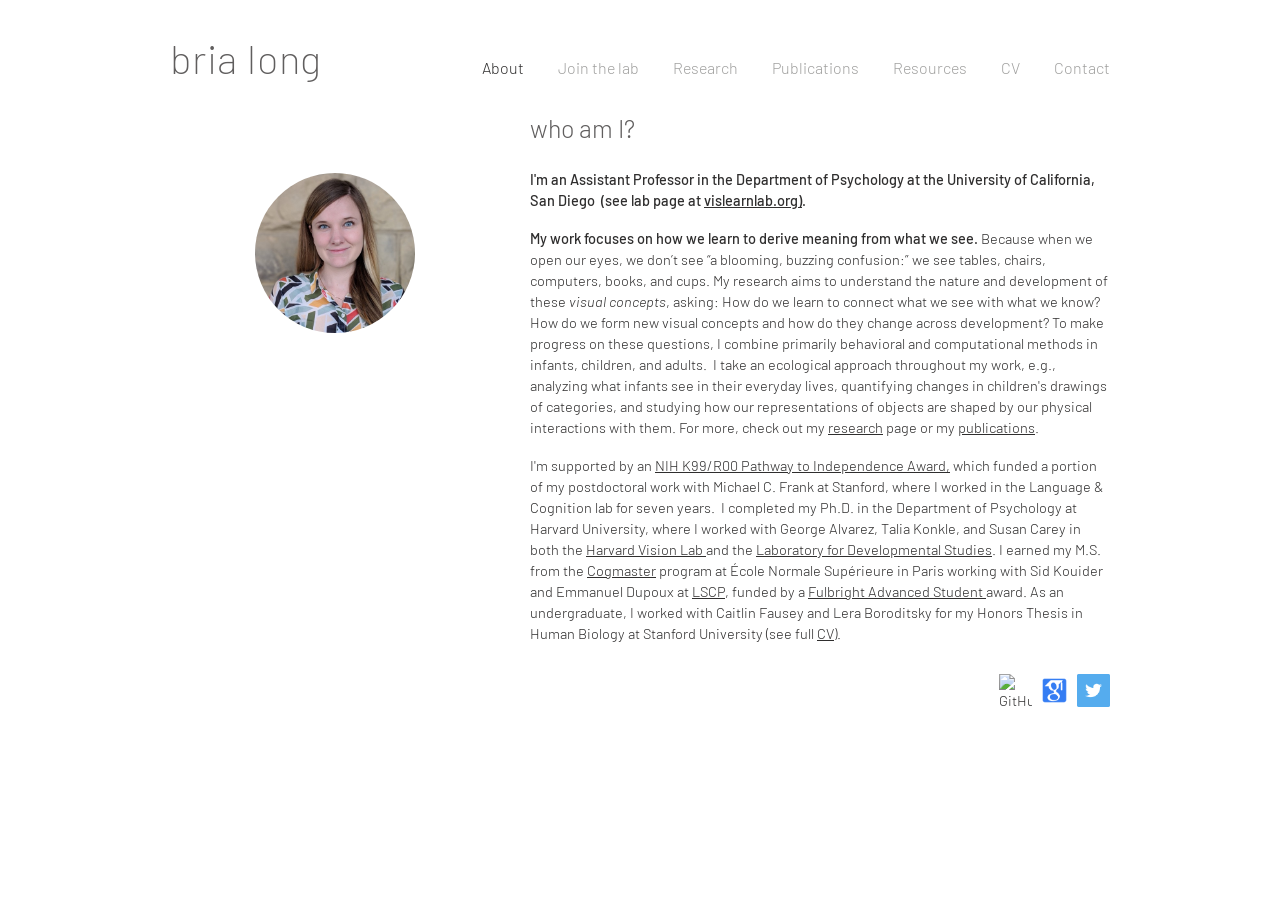
==== index.html @ b3e7f138 "Rebuild brialong.com as a static site for GitHub Pages Content, images and hosted PDFs copied from t" ====
<!doctype html>
<html lang="en">
<head>
  <meta charset="utf-8">
  <meta name="viewport" content="width=device-width, initial-scale=1">
  <title>bria long</title>
  <meta name="description" content="Bria Long, Assistant Professor of Psychology at UC San Diego. Visual concepts, development, and learning.">
  <link rel="preconnect" href="https://fonts.googleapis.com">
  <link rel="preconnect" href="https://fonts.gstatic.com" crossorigin>
  <link href="https://fonts.googleapis.com/css2?family=Barlow:wght@200;300;500&display=swap" rel="stylesheet">
  <link rel="stylesheet" href="style.css">
</head>
<body>
<header class="site-header">
  <div class="wrap">
    <a class="site-name" href="index.html">bria long</a>
    <ul class="nav">
      <li><a href="index.html" class="active">About</a></li>
      <li><a href="join-the-lab.html">Join the lab</a></li>
      <li><a href="research.html">Research</a></li>
      <li><a href="publications.html">Publications</a></li>
      <li><a href="resources.html">Resources</a>
        <ul class="sub"><li><a href="texforms.html">Texform FAQ</a></li></ul></li>
      <li><a href="cv.html">CV</a></li>
      <li><a href="contact.html">Contact</a></li>
    </ul>
  </div>
</header>
<main class="wrap">
<div class="about">
  <div><img class="photo" src="img/profile.jpg" alt="Bria Long"></div>
  <div class="text">
    <h2 class="title">who am I?</h2>
    <p><b>I'm an Assistant Professor in the Department of Psychology at the University of California, San Diego  (see lab page at <a href="http://vislearnlab.org" target="_blank" rel="noopener">vislearnlab.org</a><a href="join-the-lab.html">)</a>. </b></p>
<p>
<b>My work focuses on how we learn to derive meaning from what we see. </b>Because when we open our eyes, we don’t see “a blooming, buzzing confusion:” we see tables, chairs, computers, books, and cups. My research aims to understand the nature and development of these<i> visual concepts</i>, asking: How do we learn to connect what we see with what we know? How do we form new visual concepts and how do they change across development? To make progress on these questions, I combine primarily behavioral and computational methods in infants, children, and adults.  I take an ecological approach throughout my work, e.g., analyzing what infants see in their everyday lives, quantifying changes in children's drawings of categories, and studying how our representations of objects are shaped by our physical interactions with them. For more, check out my <a href="research.html">research</a> page or my <a href="publications.html">publications</a>.</p>
<p>
I'm supported by an <a href="https://grants.nih.gov/grants/guide/pa-files/PA-20-188.html" target="_blank" rel="noopener">NIH K99/R00 Pathway to Independence Award,</a> which funded a portion of my postdoctoral work with Michael C. Frank at Stanford, where I worked in the Language &amp; Cognition lab for seven years.  I completed my Ph.D. in the Department of Psychology at Harvard University, where I worked with George Alvarez, Talia Konkle, and Susan Carey in both the <a href="https://visionlab.harvard.edu/" target="_blank" rel="noopener">Harvard Vision Lab </a>and the <a href="https://www.harvardlds.org/" target="_blank" rel="noopener">Laboratory for Developmental Studies</a>. I earned my M.S. from the <a href="https://cogmaster.ens.psl.eu/en" target="_blank" rel="noopener">Cogmaster</a> program at École Normale Supérieure in Paris working with Sid Kouider and Emmanuel Dupoux at <a href="https://lscp.dec.ens.fr/en" target="_blank" rel="noopener">LSCP</a>, funded by a <a href="https://fulbright-france.org/en" target="_blank" rel="noopener">Fulbright Advanced Student</a><a href="https://fulbright-france.org/en" target="_blank" rel="noopener"> </a>award. As an undergraduate, I worked with Caitlin Fausey and Lera Boroditsky for my Honors Thesis in Human Biology at Stanford University (see full <a href="cv.html">CV</a>). </p>
    <div class="social">
      <a href="https://github.com/brialorelle" target="_blank" rel="noopener"><img src="img/icon-github.png" alt="GitHub"></a>
      <a href="https://scholar.google.com/citations?hl=en&amp;user=HXUagwoAAAAJ" target="_blank" rel="noopener"><img src="img/icon-scholar.png" alt="Google Scholar"></a>
      <a href="https://twitter.com/brialong" target="_blank" rel="noopener"><img src="img/icon-twitter.png" alt="Twitter"></a>
    </div>
  </div>
</div>
</main>
</body>
</html>
---- style.css ----
/* Site styles. Fonts: Barlow (light) is a free stand-in for DIN Next Light used on the old Wix site. */
:root {
  --text: #605e5e;
  --text-dark: #2f2e2e;
  --nav: #a0a09f;
  --page: 980px;
}

* { box-sizing: border-box; }

html { -webkit-text-size-adjust: 100%; }

body {
  margin: 0;
  background: #fff;
  color: var(--text);
  font-family: "Barlow", "DIN Next", "D-DIN", "Helvetica Neue", Arial, sans-serif;
  font-weight: 300;
  font-size: 15px;
  line-height: 1.45;
}

a { color: inherit; text-decoration: underline; }
a:hover { color: var(--text-dark); }
b, strong { font-weight: 500; }
img { max-width: 100%; height: auto; display: block; }

.wrap { max-width: var(--page); margin: 0 auto; padding: 0 20px; }

/* ---------- header ---------- */
.site-header { padding: 38px 0 30px; }
.site-header .wrap {
  display: flex;
  align-items: baseline;
  justify-content: space-between;
  gap: 24px;
  flex-wrap: wrap;
}
.site-name {
  font-size: 40px;
  line-height: 1;
  letter-spacing: 0.02em;
  color: var(--text);
  text-decoration: none;
  font-weight: 200;
  white-space: nowrap;
}
.site-name:hover { color: var(--text); }

.nav { display: flex; flex-wrap: wrap; margin: 0; padding: 0; list-style: none; }
.nav > li { position: relative; }
.nav a {
  display: block;
  padding: 4px 17px;
  font-size: 16px;
  color: var(--nav);
  text-decoration: none;
  transition: color .15s;
}
.nav > li:last-child > a { padding-right: 0; }
.nav a:hover, .nav a.active { color: var(--text-dark); }

.nav .sub {
  display: none;
  position: absolute;
  top: 100%;
  left: 0;
  min-width: 150px;
  margin: 0;
  padding: 4px 0;
  list-style: none;
  background: #fff;
  z-index: 10;
}
.nav li:hover > .sub, .nav li:focus-within > .sub { display: block; }
.nav .sub a { padding: 6px 17px; }

/* ---------- generic content ---------- */
main { padding-bottom: 80px; }
main p { margin: 0 0 1.15em; }

h1, h2, h3, h4, h5, h6 { font-weight: 300; color: var(--text); margin: 0 0 .8em; line-height: 1.25; }
.title { font-size: 25px; }
.section-title { font-size: 30px; margin-bottom: .6em; }
.small-title { font-size: 22px; }

.label { margin-top: 1.6em; }
.pubs p { margin-bottom: 1em; }

/* two-column rows: figures on the left, text on the right */
.row {
  display: grid;
  grid-template-columns: 330px 1fr;
  gap: 30px;
  align-items: start;
}
.row + .row { margin-top: 70px; }
.figs { display: flex; flex-direction: column; align-items: center; gap: 18px; padding-top: 30px; }
.figs figure { margin: 0; text-align: center; }
.figs figcaption { font-size: 14px; margin-top: 4px; }

/* ---------- about ---------- */
.about { display: grid; grid-template-columns: 330px 1fr; gap: 30px; }
.about .photo {
  width: 160px;
  height: 160px;
  border-radius: 50%;
  object-fit: cover;
  object-position: 50% 30%;
  margin: 60px auto 0;
}
.about .text { font-size: 14.5px; color: var(--text-dark); }
.about .text .title { color: var(--text); margin-bottom: 1em; }
.social { display: flex; justify-content: flex-end; gap: 6px; margin-top: 30px; }
.social img { width: 33px; height: 33px; }

/* ---------- join the lab ---------- */
.lead { color: #3fa8b5; }
.lead, .teal { color: #3fa8b5; }
a.teal { text-decoration: none; }
.faq { margin-top: 30px; }
.faq-q { display: flex; align-items: center; gap: 14px; font-size: 18px; margin: 30px 0 14px; }
.faq-q .num { padding-right: 14px; border-right: 3px solid var(--text-dark); line-height: 1; }
.faq-a { line-height: 2; font-size: 14px; }

/* ---------- resources / texforms ---------- */
.resources ul { margin: 0 0 1.15em; padding-left: 22px; }
.resources li p { margin: 0; }
.resources h2 { margin-top: 1.6em; }
.resources > h2:first-child { margin-top: 0; }
.indent { padding-left: 50px; }

.texgrid { display: grid; grid-template-columns: 1.4fr 1fr; gap: 14px; margin: 10px 0 40px; }
.texgrid figure { margin: 0; }
.texgrid .cap { font-size: 14px; margin-bottom: 6px; }
.figure5 { display: grid; grid-template-columns: 1fr 1fr; gap: 24px; align-items: center; margin: 10px 0 40px; }
.figure5 .cap { font-size: 13px; }

/* ---------- cv ---------- */
.cv-frame { width: 100%; height: 1150px; border: 1px solid #e5e5e5; }

.contact { padding-left: 300px; }

.footnote { font-size: 13px; margin-top: 2em; }

/* ---------- small screens ---------- */
@media (max-width: 760px) {
  .site-header { padding: 24px 0 16px; }
  .site-name { font-size: 34px; }
  .nav a { padding: 4px 14px 4px 0; font-size: 15px; }
  .row, .about { grid-template-columns: 1fr; gap: 10px; }
  .figs { flex-direction: row; flex-wrap: wrap; justify-content: center; padding-top: 0; }
  .figs > * { flex: 1 1 240px; max-width: 340px; }
  .about .photo { margin-top: 0; }
  .indent, .contact { padding-left: 0; }
  .texgrid, .figure5 { grid-template-columns: 1fr; }
  .social { justify-content: flex-start; }
  .cv-frame { height: 80vh; }
}
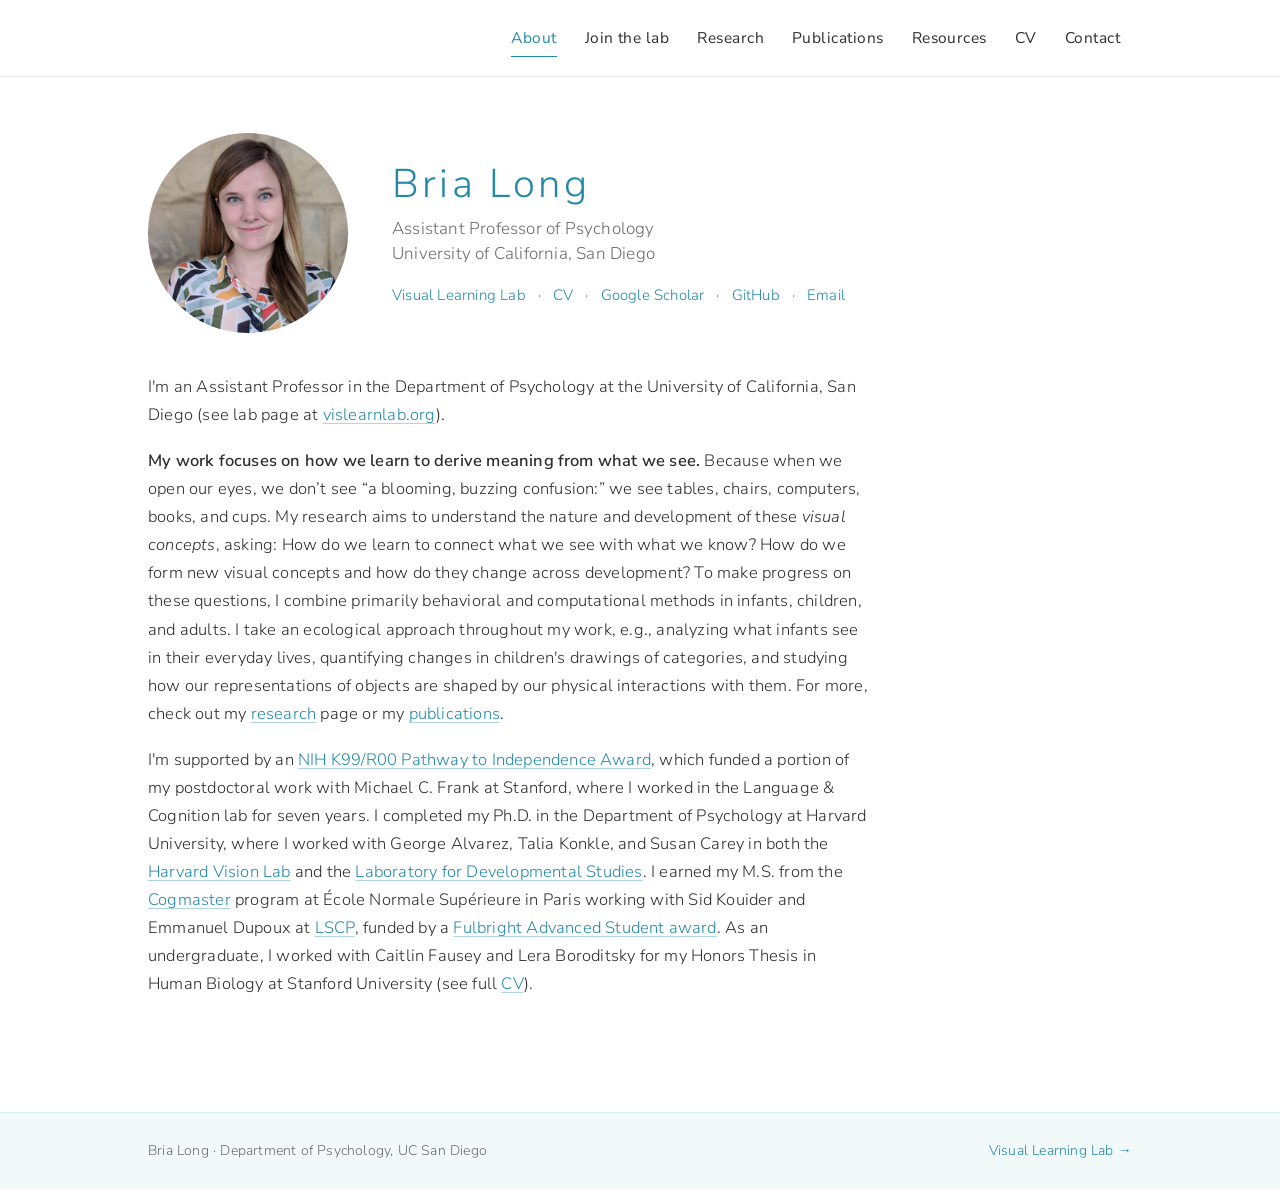
==== commit c91eda02: "Restyle site to match vislearnlab.org and clean up citations - Teal/mint palette and Nunito Sans (Av" ====
--- a/index.html
+++ b/index.html
@@ -3,46 +3,58 @@
 <head>
   <meta charset="utf-8">
   <meta name="viewport" content="width=device-width, initial-scale=1">
-  <title>bria long</title>
-  <meta name="description" content="Bria Long, Assistant Professor of Psychology at UC San Diego. Visual concepts, development, and learning.">
+  <title>Bria Long</title>
+  <meta name="description" content="Bria Long, Assistant Professor of Psychology at UC San Diego and PI of the Visual Learning Lab.">
   <link rel="preconnect" href="https://fonts.googleapis.com">
   <link rel="preconnect" href="https://fonts.gstatic.com" crossorigin>
-  <link href="https://fonts.googleapis.com/css2?family=Barlow:wght@200;300;500&display=swap" rel="stylesheet">
+  <link href="https://fonts.googleapis.com/css2?family=Nunito+Sans:ital,opsz,wght@0,6..12,300;0,6..12,400;0,6..12,600;1,6..12,300;1,6..12,400&display=swap" rel="stylesheet">
   <link rel="stylesheet" href="style.css">
 </head>
-<body>
+<body class="home">
 <header class="site-header">
   <div class="wrap">
     <a class="site-name" href="index.html">bria long</a>
-    <ul class="nav">
-      <li><a href="index.html" class="active">About</a></li>
-      <li><a href="join-the-lab.html">Join the lab</a></li>
-      <li><a href="research.html">Research</a></li>
-      <li><a href="publications.html">Publications</a></li>
-      <li><a href="resources.html">Resources</a>
-        <ul class="sub"><li><a href="texforms.html">Texform FAQ</a></li></ul></li>
+    <nav aria-label="Main">
+      <ul class="nav">
+        <li><a href="index.html" aria-current="page">About</a></li>
+        <li><a href="join-the-lab.html">Join the lab</a></li>
+        <li><a href="research.html">Research</a></li>
+        <li><a href="publications.html">Publications</a></li>
+        <li><a href="resources.html">Resources</a></li>
+        <li><a href="cv.html">CV</a></li>
+        <li><a href="contact.html">Contact</a></li>
+      </ul>
+    </nav>
+  </div>
+</header>
+<main>
+  <div class="wrap content">
+<section class="hero">
+  <img class="photo" src="img/profile.jpg" alt="Portrait of Bria Long" width="600" height="600">
+  <div>
+    <h1 class="hero-name">Bria Long</h1>
+    <p class="hero-role">Assistant Professor of Psychology<br>University of California, San Diego</p>
+    <ul class="links">
+      <li><a href="https://vislearnlab.org" target="_blank" rel="noopener">Visual Learning Lab</a></li>
       <li><a href="cv.html">CV</a></li>
-      <li><a href="contact.html">Contact</a></li>
+      <li><a href="https://scholar.google.com/citations?hl=en&amp;user=HXUagwoAAAAJ" target="_blank" rel="noopener">Google Scholar</a></li>
+      <li><a href="https://github.com/brialorelle" target="_blank" rel="noopener">GitHub</a></li>
+      <li><a href="contact.html">Email</a></li>
     </ul>
   </div>
-</header>
-<main class="wrap">
-<div class="about">
-  <div><img class="photo" src="img/profile.jpg" alt="Bria Long"></div>
-  <div class="text">
-    <h2 class="title">who am I?</h2>
-    <p><b>I'm an Assistant Professor in the Department of Psychology at the University of California, San Diego  (see lab page at <a href="http://vislearnlab.org" target="_blank" rel="noopener">vislearnlab.org</a><a href="join-the-lab.html">)</a>. </b></p>
-<p>
-<b>My work focuses on how we learn to derive meaning from what we see. </b>Because when we open our eyes, we don’t see “a blooming, buzzing confusion:” we see tables, chairs, computers, books, and cups. My research aims to understand the nature and development of these<i> visual concepts</i>, asking: How do we learn to connect what we see with what we know? How do we form new visual concepts and how do they change across development? To make progress on these questions, I combine primarily behavioral and computational methods in infants, children, and adults.  I take an ecological approach throughout my work, e.g., analyzing what infants see in their everyday lives, quantifying changes in children's drawings of categories, and studying how our representations of objects are shaped by our physical interactions with them. For more, check out my <a href="research.html">research</a> page or my <a href="publications.html">publications</a>.</p>
-<p>
-I'm supported by an <a href="https://grants.nih.gov/grants/guide/pa-files/PA-20-188.html" target="_blank" rel="noopener">NIH K99/R00 Pathway to Independence Award,</a> which funded a portion of my postdoctoral work with Michael C. Frank at Stanford, where I worked in the Language &amp; Cognition lab for seven years.  I completed my Ph.D. in the Department of Psychology at Harvard University, where I worked with George Alvarez, Talia Konkle, and Susan Carey in both the <a href="https://visionlab.harvard.edu/" target="_blank" rel="noopener">Harvard Vision Lab </a>and the <a href="https://www.harvardlds.org/" target="_blank" rel="noopener">Laboratory for Developmental Studies</a>. I earned my M.S. from the <a href="https://cogmaster.ens.psl.eu/en" target="_blank" rel="noopener">Cogmaster</a> program at École Normale Supérieure in Paris working with Sid Kouider and Emmanuel Dupoux at <a href="https://lscp.dec.ens.fr/en" target="_blank" rel="noopener">LSCP</a>, funded by a <a href="https://fulbright-france.org/en" target="_blank" rel="noopener">Fulbright Advanced Student</a><a href="https://fulbright-france.org/en" target="_blank" rel="noopener"> </a>award. As an undergraduate, I worked with Caitlin Fausey and Lera Boroditsky for my Honors Thesis in Human Biology at Stanford University (see full <a href="cv.html">CV</a>). </p>
-    <div class="social">
-      <a href="https://github.com/brialorelle" target="_blank" rel="noopener"><img src="img/icon-github.png" alt="GitHub"></a>
-      <a href="https://scholar.google.com/citations?hl=en&amp;user=HXUagwoAAAAJ" target="_blank" rel="noopener"><img src="img/icon-scholar.png" alt="Google Scholar"></a>
-      <a href="https://twitter.com/brialong" target="_blank" rel="noopener"><img src="img/icon-twitter.png" alt="Twitter"></a>
-    </div>
+</section>
+<section class="bio">
+<p>I'm an Assistant Professor in the Department of Psychology at the University of California, San Diego (see lab page at <a href="http://vislearnlab.org" target="_blank" rel="noopener">vislearnlab.org</a>). </p>
+<p><b>My work focuses on how we learn to derive meaning from what we see. </b>Because when we open our eyes, we don’t see “a blooming, buzzing confusion:” we see tables, chairs, computers, books, and cups. My research aims to understand the nature and development of these <i>visual concepts</i>, asking: How do we learn to connect what we see with what we know? How do we form new visual concepts and how do they change across development? To make progress on these questions, I combine primarily behavioral and computational methods in infants, children, and adults. I take an ecological approach throughout my work, e.g., analyzing what infants see in their everyday lives, quantifying changes in children's drawings of categories, and studying how our representations of objects are shaped by our physical interactions with them. For more, check out my <a href="research.html">research</a> page or my <a href="publications.html">publications</a>.</p>
+<p>I'm supported by an <a href="https://grants.nih.gov/grants/guide/pa-files/PA-20-188.html" target="_blank" rel="noopener">NIH K99/R00 Pathway to Independence Award</a>, which funded a portion of my postdoctoral work with Michael C. Frank at Stanford, where I worked in the Language &amp; Cognition lab for seven years. I completed my Ph.D. in the Department of Psychology at Harvard University, where I worked with George Alvarez, Talia Konkle, and Susan Carey in both the <a href="https://visionlab.harvard.edu/" target="_blank" rel="noopener">Harvard Vision Lab</a> and the <a href="https://www.harvardlds.org/" target="_blank" rel="noopener">Laboratory for Developmental Studies</a>. I earned my M.S. from the <a href="https://cogmaster.ens.psl.eu/en" target="_blank" rel="noopener">Cogmaster</a> program at École Normale Supérieure in Paris working with Sid Kouider and Emmanuel Dupoux at <a href="https://lscp.dec.ens.fr/en" target="_blank" rel="noopener">LSCP</a>, funded by a <a href="https://fulbright-france.org/en" target="_blank" rel="noopener">Fulbright Advanced Student award</a>. As an undergraduate, I worked with Caitlin Fausey and Lera Boroditsky for my Honors Thesis in Human Biology at Stanford University (see full <a href="cv.html">CV</a>). </p>
+</section>
   </div>
-</div>
 </main>
+<footer class="site-footer">
+  <div class="wrap">
+    <span>Bria Long · Department of Psychology, UC San Diego</span>
+    <a href="https://vislearnlab.org" target="_blank" rel="noopener">Visual Learning Lab &rarr;</a>
+  </div>
+</footer>
 </body>
 </html>
--- a/style.css
+++ b/style.css
@@ -1,159 +1,305 @@
-/* Site styles. Fonts: Barlow (light) is a free stand-in for DIN Next Light used on the old Wix site. */
+/* brialong.com
+   Palette and type follow vislearnlab.org: teal #2389a6, pale mint band, Avenir-style light sans.
+   Nunito Sans is the free stand-in for Avenir Light. */
+
 :root {
-  --text: #605e5e;
-  --text-dark: #2f2e2e;
-  --nav: #a0a09f;
-  --page: 980px;
+  --teal: #2389a6;
+  --teal-dark: #1b6a80;
+  --mint: #f2faf9;
+  --mint-line: #dcefed;
+  --ink: #2f2e2e;
+  --muted: #6d6b6b;
+  --line: #e6e6e6;
+  --page: 1040px;
+  --prose: 720px;
+  --font: "Nunito Sans", "Avenir Next", Avenir, "Helvetica Neue", Arial, sans-serif;
 }
 
 * { box-sizing: border-box; }
 
-html { -webkit-text-size-adjust: 100%; }
+html { -webkit-text-size-adjust: 100%; scroll-behavior: smooth; }
 
 body {
   margin: 0;
   background: #fff;
-  color: var(--text);
-  font-family: "Barlow", "DIN Next", "D-DIN", "Helvetica Neue", Arial, sans-serif;
+  color: var(--ink);
+  font-family: var(--font);
   font-weight: 300;
-  font-size: 15px;
-  line-height: 1.45;
-}
-
-a { color: inherit; text-decoration: underline; }
-a:hover { color: var(--text-dark); }
-b, strong { font-weight: 500; }
+  font-size: 16.5px;
+  line-height: 1.7;
+  letter-spacing: 0.012em;
+  -webkit-font-smoothing: antialiased;
+  -moz-osx-font-smoothing: grayscale;
+  display: flex;
+  flex-direction: column;
+  min-height: 100vh;
+}
+
+main { flex: 1; }
+
+a {
+  color: var(--teal);
+  text-decoration: underline;
+  text-decoration-thickness: 1px;
+  text-underline-offset: 3px;
+  text-decoration-color: rgba(35, 137, 166, .35);
+  transition: color .2s ease, text-decoration-color .2s ease;
+}
+a:hover { color: var(--teal-dark); text-decoration-color: currentColor; }
+
+b, strong { font-weight: 600; }
+i, em { font-style: italic; }
 img { max-width: 100%; height: auto; display: block; }
 
-.wrap { max-width: var(--page); margin: 0 auto; padding: 0 20px; }
+.wrap { max-width: var(--page); margin: 0 auto; padding: 0 28px; }
 
 /* ---------- header ---------- */
-.site-header { padding: 38px 0 30px; }
+.site-header {
+  position: sticky;
+  top: 0;
+  z-index: 20;
+  background: rgba(255, 255, 255, .92);
+  backdrop-filter: saturate(1.4) blur(8px);
+  -webkit-backdrop-filter: saturate(1.4) blur(8px);
+  border-bottom: 1px solid var(--line);
+}
 .site-header .wrap {
   display: flex;
-  align-items: baseline;
+  align-items: center;
   justify-content: space-between;
   gap: 24px;
-  flex-wrap: wrap;
+  height: 76px;
 }
 .site-name {
-  font-size: 40px;
-  line-height: 1;
-  letter-spacing: 0.02em;
-  color: var(--text);
+  font-size: 30px;
+  font-weight: 300;
+  letter-spacing: 0.06em;
+  color: var(--ink);
   text-decoration: none;
-  font-weight: 200;
   white-space: nowrap;
 }
-.site-name:hover { color: var(--text); }
-
-.nav { display: flex; flex-wrap: wrap; margin: 0; padding: 0; list-style: none; }
-.nav > li { position: relative; }
+.site-name:hover { color: var(--teal); }
+
+.nav { display: flex; gap: 4px; margin: 0; padding: 0; list-style: none; }
 .nav a {
+  position: relative;
   display: block;
-  padding: 4px 17px;
-  font-size: 16px;
-  color: var(--nav);
+  padding: 6px 12px;
+  font-size: 15.5px;
+  font-weight: 400;
+  letter-spacing: 0.03em;
+  color: var(--ink);
   text-decoration: none;
-  transition: color .15s;
-}
-.nav > li:last-child > a { padding-right: 0; }
-.nav a:hover, .nav a.active { color: var(--text-dark); }
-
-.nav .sub {
-  display: none;
+  white-space: nowrap;
+}
+.nav a::after {
+  content: "";
   position: absolute;
-  top: 100%;
-  left: 0;
-  min-width: 150px;
+  left: 12px;
+  right: 12px;
+  bottom: 0;
+  height: 1.5px;
+  background: var(--teal);
+  transform: scaleX(0);
+  transform-origin: left;
+  transition: transform .25s ease;
+}
+.nav a:hover { color: var(--teal); }
+.nav a:hover::after, .nav a[aria-current="page"]::after { transform: scaleX(1); }
+.nav a[aria-current="page"] { color: var(--teal); }
+
+/* ---------- page band (as on vislearnlab.org) ---------- */
+.band {
+  background: var(--mint);
+  border-bottom: 1px solid var(--mint-line);
+  padding: 54px 0 46px;
+}
+.band h1 {
   margin: 0;
-  padding: 4px 0;
-  list-style: none;
-  background: #fff;
-  z-index: 10;
-}
-.nav li:hover > .sub, .nav li:focus-within > .sub { display: block; }
-.nav .sub a { padding: 6px 17px; }
-
-/* ---------- generic content ---------- */
-main { padding-bottom: 80px; }
-main p { margin: 0 0 1.15em; }
-
-h1, h2, h3, h4, h5, h6 { font-weight: 300; color: var(--text); margin: 0 0 .8em; line-height: 1.25; }
-.title { font-size: 25px; }
-.section-title { font-size: 30px; margin-bottom: .6em; }
-.small-title { font-size: 22px; }
-
-.label { margin-top: 1.6em; }
-.pubs p { margin-bottom: 1em; }
-
-/* two-column rows: figures on the left, text on the right */
-.row {
+  font-size: 34px;
+  font-weight: 300;
+  letter-spacing: 0.1em;
+  line-height: 1.2;
+  color: var(--teal);
+}
+.lede { margin: 10px 0 0; font-size: 17px; color: var(--muted); }
+
+.content { padding-top: 48px; padding-bottom: 96px; }
+
+.page-head { margin-bottom: 40px; padding-bottom: 22px; border-bottom: 1px solid var(--line); }
+.page-title { font-size: 34px; font-weight: 300; letter-spacing: 0.08em; color: var(--teal); }
+.page-head .lede { margin-top: 6px; }
+
+/* ---------- type ---------- */
+h1, h2, h3 { font-weight: 300; margin: 0; line-height: 1.3; }
+
+.h2 {
+  font-size: 25px;
+  letter-spacing: 0.06em;
+  color: var(--teal);
+  margin: 0 0 18px;
+}
+.prose > .h2:not(:first-child), .pubs .h2:not(:first-child) { margin-top: 56px; }
+
+.label {
+  margin: 30px 0 12px;
+  font-size: 12.5px;
+  font-weight: 600;
+  letter-spacing: 0.14em;
+  text-transform: uppercase;
+  color: var(--muted);
+}
+
+p { margin: 0 0 1.1em; }
+.prose { max-width: var(--prose); }
+.prose ul, .prose ol { padding-left: 1.3em; margin: 0 0 1.2em; }
+.prose li { margin-bottom: .45em; }
+.prose li::marker { color: var(--teal); }
+
+/* citations */
+.me { font-weight: 600; color: var(--ink); }
+a.tag { text-decoration: none; white-space: nowrap; }
+a.tag::before { content: "["; color: var(--muted); }
+a.tag::after { content: "]"; color: var(--muted); }
+a.tag:hover { text-decoration: underline; }
+
+/* ---------- about ---------- */
+.home .site-name { visibility: hidden; }
+.hero {
   display: grid;
-  grid-template-columns: 330px 1fr;
-  gap: 30px;
-  align-items: start;
-}
-.row + .row { margin-top: 70px; }
-.figs { display: flex; flex-direction: column; align-items: center; gap: 18px; padding-top: 30px; }
-.figs figure { margin: 0; text-align: center; }
-.figs figcaption { font-size: 14px; margin-top: 4px; }
-
-/* ---------- about ---------- */
-.about { display: grid; grid-template-columns: 330px 1fr; gap: 30px; }
-.about .photo {
-  width: 160px;
-  height: 160px;
+  grid-template-columns: 200px 1fr;
+  gap: 44px;
+  align-items: center;
+  margin: 8px 0 40px;
+}
+.photo {
+  width: 200px;
+  height: 200px;
   border-radius: 50%;
   object-fit: cover;
   object-position: 50% 30%;
-  margin: 60px auto 0;
-}
-.about .text { font-size: 14.5px; color: var(--text-dark); }
-.about .text .title { color: var(--text); margin-bottom: 1em; }
-.social { display: flex; justify-content: flex-end; gap: 6px; margin-top: 30px; }
-.social img { width: 33px; height: 33px; }
-
-/* ---------- join the lab ---------- */
-.lead { color: #3fa8b5; }
-.lead, .teal { color: #3fa8b5; }
-a.teal { text-decoration: none; }
-.faq { margin-top: 30px; }
-.faq-q { display: flex; align-items: center; gap: 14px; font-size: 18px; margin: 30px 0 14px; }
-.faq-q .num { padding-right: 14px; border-right: 3px solid var(--text-dark); line-height: 1; }
-.faq-a { line-height: 2; font-size: 14px; }
-
-/* ---------- resources / texforms ---------- */
-.resources ul { margin: 0 0 1.15em; padding-left: 22px; }
-.resources li p { margin: 0; }
-.resources h2 { margin-top: 1.6em; }
-.resources > h2:first-child { margin-top: 0; }
-.indent { padding-left: 50px; }
-
-.texgrid { display: grid; grid-template-columns: 1.4fr 1fr; gap: 14px; margin: 10px 0 40px; }
+}
+.hero-name { font-size: 40px; font-weight: 300; letter-spacing: 0.08em; color: var(--teal); }
+.hero-role { margin: 6px 0 16px; font-size: 17px; color: var(--muted); line-height: 1.5; }
+.links { display: flex; flex-wrap: wrap; gap: 4px 0; margin: 0; padding: 0; list-style: none; font-size: 15px; }
+.links li + li::before { content: "·"; margin: 0 12px; color: var(--muted); }
+.links a { text-decoration: none; }
+.links a:hover { text-decoration: underline; }
+.bio { max-width: var(--prose); }
+
+/* ---------- research ---------- */
+.row {
+  display: grid;
+  grid-template-columns: 300px minmax(0, 1fr);
+  gap: 56px;
+  align-items: start;
+}
+.row + .row { margin-top: 64px; padding-top: 64px; border-top: 1px solid var(--line); }
+.figs {
+  position: sticky;
+  top: 100px;
+  display: flex;
+  flex-direction: column;
+  gap: 20px;
+}
+.figs figure { margin: 0; }
+.figs figcaption, .cap { font-size: 13.5px; color: var(--muted); margin-top: 6px; text-align: center; }
+.row .prose p:not(.label) { font-size: 16px; }
+
+/* ---------- publications ---------- */
+.pubs { max-width: 860px; }
+.pub {
+  margin: 0 0 16px;
+  padding-left: 24px;
+  text-indent: -24px;
+  font-size: 15.5px;
+  line-height: 1.65;
+}
+.footnote { margin-top: 40px; font-size: 13.5px; color: var(--muted); }
+
+/* ---------- join ---------- */
+.callout {
+  margin: 28px 0 8px;
+  padding: 22px 26px 8px;
+  background: var(--mint);
+  border-left: 3px solid var(--teal);
+}
+.faq { list-style: none; padding: 0; margin: 0; counter-reset: q; }
+.faq li { counter-increment: q; position: relative; padding: 0 0 8px 52px; margin-bottom: 24px; }
+.faq li::before {
+  content: counter(q);
+  position: absolute;
+  left: 0;
+  top: -2px;
+  width: 34px;
+  height: 34px;
+  border: 1px solid var(--teal);
+  border-radius: 50%;
+  color: var(--teal);
+  font-size: 15px;
+  line-height: 32px;
+  text-align: center;
+}
+.faq h3 { font-size: 19px; font-weight: 400; margin-bottom: 8px; }
+
+/* ---------- texforms ---------- */
+.texgrid { display: grid; grid-template-columns: 1.4fr 1fr; gap: 20px; margin: 24px 0 40px; }
 .texgrid figure { margin: 0; }
-.texgrid .cap { font-size: 14px; margin-bottom: 6px; }
-.figure5 { display: grid; grid-template-columns: 1fr 1fr; gap: 24px; align-items: center; margin: 10px 0 40px; }
-.figure5 .cap { font-size: 13px; }
-
-/* ---------- cv ---------- */
-.cv-frame { width: 100%; height: 1150px; border: 1px solid #e5e5e5; }
-
-.contact { padding-left: 300px; }
-
-.footnote { font-size: 13px; margin-top: 2em; }
+.texgrid .cap { text-align: left; margin: 0 0 6px; }
+.figure5 { display: grid; grid-template-columns: 1fr 1fr; gap: 28px; align-items: center; margin: 24px 0 40px; }
+.figure5 .cap { text-align: left; }
+.prose .texgrid, .prose .figure5 { width: min(980px, calc(100vw - 56px)); }
+
+/* ---------- cv / contact ---------- */
+.button {
+  display: inline-block;
+  padding: 10px 20px;
+  border: 1px solid var(--teal);
+  border-radius: 3px;
+  font-size: 14px;
+  font-weight: 600;
+  letter-spacing: 0.08em;
+  text-transform: uppercase;
+  text-decoration: none;
+  transition: background-color .2s ease, color .2s ease;
+}
+.button:hover { background: var(--teal); color: #fff; }
+.cv-actions { margin-bottom: 24px; }
+.cv-frame { display: block; width: 100%; height: 1100px; border: 1px solid var(--line); }
+.emails { font-size: 20px; line-height: 1.6; }
+
+/* ---------- footer ---------- */
+.site-footer { background: var(--mint); border-top: 1px solid var(--mint-line); font-size: 14px; color: var(--muted); }
+.site-footer .wrap { display: flex; justify-content: space-between; flex-wrap: wrap; gap: 8px 24px; padding-top: 26px; padding-bottom: 26px; }
+.site-footer a { text-decoration: none; }
+
+/* ---------- motion ---------- */
+@media (prefers-reduced-motion: reduce) {
+  html { scroll-behavior: auto; }
+  *, *::before, *::after { transition: none !important; }
+}
 
 /* ---------- small screens ---------- */
-@media (max-width: 760px) {
-  .site-header { padding: 24px 0 16px; }
-  .site-name { font-size: 34px; }
-  .nav a { padding: 4px 14px 4px 0; font-size: 15px; }
-  .row, .about { grid-template-columns: 1fr; gap: 10px; }
-  .figs { flex-direction: row; flex-wrap: wrap; justify-content: center; padding-top: 0; }
-  .figs > * { flex: 1 1 240px; max-width: 340px; }
-  .about .photo { margin-top: 0; }
-  .indent, .contact { padding-left: 0; }
+@media (max-width: 860px) {
+  .site-header .wrap { flex-direction: column; align-items: flex-start; gap: 4px; height: auto; padding-top: 14px; padding-bottom: 6px; }
+  .site-name { font-size: 26px; }
+  nav { width: 100%; overflow-x: auto; scrollbar-width: none; -webkit-mask-image: linear-gradient(90deg, #000 88%, transparent); mask-image: linear-gradient(90deg, #000 88%, transparent); }
+  nav::-webkit-scrollbar { display: none; }
+  .nav { margin-left: -12px; padding-right: 24px; }
+  .row { grid-template-columns: 1fr; gap: 24px; }
+  .figs { position: static; flex-direction: row; flex-wrap: wrap; }
+  .figs > * { flex: 1 1 220px; max-width: 360px; }
   .texgrid, .figure5 { grid-template-columns: 1fr; }
-  .social { justify-content: flex-start; }
-  .cv-frame { height: 80vh; }
-}
+  .prose .texgrid, .prose .figure5 { width: auto; }
+}
+@media (max-width: 600px) {
+  .wrap { padding: 0 20px; }
+  body { font-size: 16px; }
+  .band { padding: 36px 0 30px; }
+  .band h1 { font-size: 28px; }
+  .hero { grid-template-columns: 1fr; gap: 20px; }
+  .photo { width: 150px; height: 150px; }
+  .hero-name { font-size: 32px; }
+  .content { padding-top: 32px; }
+  .cv-frame { height: 75vh; }
+}
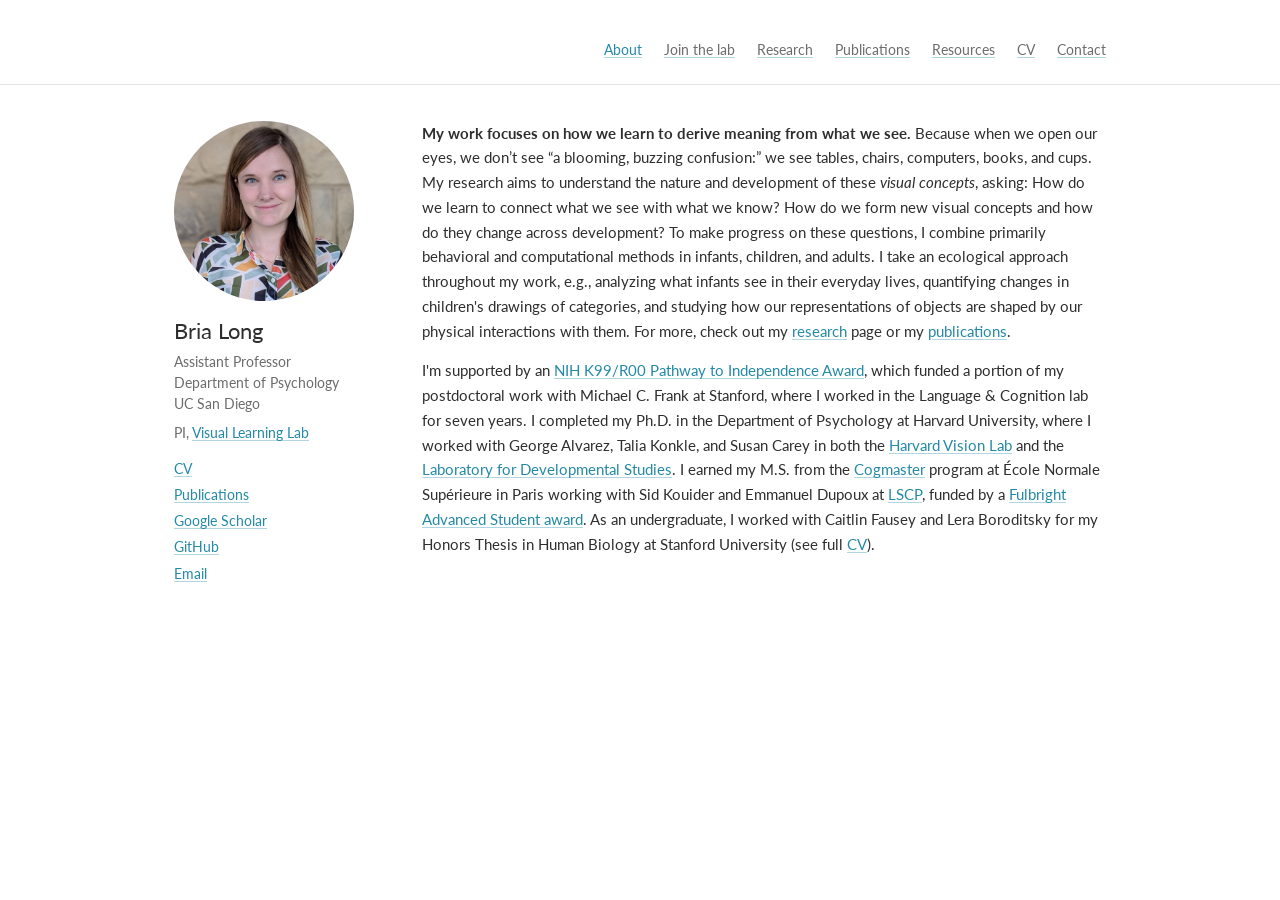
==== commit 3a7d516e: "Restyle, update publications from CV, merge texform FAQ into resources" ====
--- a/index.html
+++ b/index.html
@@ -7,7 +7,7 @@
   <meta name="description" content="Bria Long, Assistant Professor of Psychology at UC San Diego and PI of the Visual Learning Lab.">
   <link rel="preconnect" href="https://fonts.googleapis.com">
   <link rel="preconnect" href="https://fonts.gstatic.com" crossorigin>
-  <link href="https://fonts.googleapis.com/css2?family=Nunito+Sans:ital,opsz,wght@0,6..12,300;0,6..12,400;0,6..12,600;1,6..12,300;1,6..12,400&display=swap" rel="stylesheet">
+  <link href="https://fonts.googleapis.com/css2?family=Lato:ital,wght@0,300;0,400;0,700;1,300;1,400&display=swap" rel="stylesheet">
   <link rel="stylesheet" href="style.css">
 </head>
 <body class="home">
@@ -29,32 +29,26 @@
 </header>
 <main>
   <div class="wrap content">
-<section class="hero">
-  <img class="photo" src="img/profile.jpg" alt="Portrait of Bria Long" width="600" height="600">
-  <div>
-    <h1 class="hero-name">Bria Long</h1>
-    <p class="hero-role">Assistant Professor of Psychology<br>University of California, San Diego</p>
-    <ul class="links">
-      <li><a href="https://vislearnlab.org" target="_blank" rel="noopener">Visual Learning Lab</a></li>
+<div class="about">
+  <aside class="profile">
+    <img class="photo" src="img/profile.jpg" alt="Portrait of Bria Long" width="496" height="600">
+    <h1 class="profile-name">Bria Long</h1>
+    <p class="profile-role">Assistant Professor<br>Department of Psychology<br>UC San Diego</p>
+    <p class="profile-role">PI, <a href="https://vislearnlab.org" target="_blank" rel="noopener">Visual Learning Lab</a></p>
+    <ul class="profile-links">
       <li><a href="cv.html">CV</a></li>
+      <li><a href="publications.html">Publications</a></li>
       <li><a href="https://scholar.google.com/citations?hl=en&amp;user=HXUagwoAAAAJ" target="_blank" rel="noopener">Google Scholar</a></li>
       <li><a href="https://github.com/brialorelle" target="_blank" rel="noopener">GitHub</a></li>
-      <li><a href="contact.html">Email</a></li>
+      <li><a href="mailto:brlong@ucsd.edu">Email</a></li>
     </ul>
+  </aside>
+  <div class="about-main">
+    <p><b>My work focuses on how we learn to derive meaning from what we see.</b> Because when we open our eyes, we don’t see “a blooming, buzzing confusion:” we see tables, chairs, computers, books, and cups. My research aims to understand the nature and development of these <i>visual concepts</i>, asking: How do we learn to connect what we see with what we know? How do we form new visual concepts and how do they change across development? To make progress on these questions, I combine primarily behavioral and computational methods in infants, children, and adults. I take an ecological approach throughout my work, e.g., analyzing what infants see in their everyday lives, quantifying changes in children's drawings of categories, and studying how our representations of objects are shaped by our physical interactions with them. For more, check out my <a href="research.html">research</a> page or my <a href="publications.html">publications</a>.</p>
+    <p>I'm supported by an <a href="https://grants.nih.gov/grants/guide/pa-files/PA-20-188.html" target="_blank" rel="noopener">NIH K99/R00 Pathway to Independence Award</a>, which funded a portion of my postdoctoral work with Michael C. Frank at Stanford, where I worked in the Language &amp; Cognition lab for seven years. I completed my Ph.D. in the Department of Psychology at Harvard University, where I worked with George Alvarez, Talia Konkle, and Susan Carey in both the <a href="https://visionlab.harvard.edu/" target="_blank" rel="noopener">Harvard Vision Lab</a> and the <a href="https://www.harvardlds.org/" target="_blank" rel="noopener">Laboratory for Developmental Studies</a>. I earned my M.S. from the <a href="https://cogmaster.ens.psl.eu/en" target="_blank" rel="noopener">Cogmaster</a> program at École Normale Supérieure in Paris working with Sid Kouider and Emmanuel Dupoux at <a href="https://lscp.dec.ens.fr/en" target="_blank" rel="noopener">LSCP</a>, funded by a <a href="https://fulbright-france.org/en" target="_blank" rel="noopener">Fulbright Advanced Student award</a>. As an undergraduate, I worked with Caitlin Fausey and Lera Boroditsky for my Honors Thesis in Human Biology at Stanford University (see full <a href="cv.html">CV</a>).</p>
   </div>
-</section>
-<section class="bio">
-<p>I'm an Assistant Professor in the Department of Psychology at the University of California, San Diego (see lab page at <a href="http://vislearnlab.org" target="_blank" rel="noopener">vislearnlab.org</a>). </p>
-<p><b>My work focuses on how we learn to derive meaning from what we see. </b>Because when we open our eyes, we don’t see “a blooming, buzzing confusion:” we see tables, chairs, computers, books, and cups. My research aims to understand the nature and development of these <i>visual concepts</i>, asking: How do we learn to connect what we see with what we know? How do we form new visual concepts and how do they change across development? To make progress on these questions, I combine primarily behavioral and computational methods in infants, children, and adults. I take an ecological approach throughout my work, e.g., analyzing what infants see in their everyday lives, quantifying changes in children's drawings of categories, and studying how our representations of objects are shaped by our physical interactions with them. For more, check out my <a href="research.html">research</a> page or my <a href="publications.html">publications</a>.</p>
-<p>I'm supported by an <a href="https://grants.nih.gov/grants/guide/pa-files/PA-20-188.html" target="_blank" rel="noopener">NIH K99/R00 Pathway to Independence Award</a>, which funded a portion of my postdoctoral work with Michael C. Frank at Stanford, where I worked in the Language &amp; Cognition lab for seven years. I completed my Ph.D. in the Department of Psychology at Harvard University, where I worked with George Alvarez, Talia Konkle, and Susan Carey in both the <a href="https://visionlab.harvard.edu/" target="_blank" rel="noopener">Harvard Vision Lab</a> and the <a href="https://www.harvardlds.org/" target="_blank" rel="noopener">Laboratory for Developmental Studies</a>. I earned my M.S. from the <a href="https://cogmaster.ens.psl.eu/en" target="_blank" rel="noopener">Cogmaster</a> program at École Normale Supérieure in Paris working with Sid Kouider and Emmanuel Dupoux at <a href="https://lscp.dec.ens.fr/en" target="_blank" rel="noopener">LSCP</a>, funded by a <a href="https://fulbright-france.org/en" target="_blank" rel="noopener">Fulbright Advanced Student award</a>. As an undergraduate, I worked with Caitlin Fausey and Lera Boroditsky for my Honors Thesis in Human Biology at Stanford University (see full <a href="cv.html">CV</a>). </p>
-</section>
+</div>
   </div>
 </main>
-<footer class="site-footer">
-  <div class="wrap">
-    <span>Bria Long · Department of Psychology, UC San Diego</span>
-    <a href="https://vislearnlab.org" target="_blank" rel="noopener">Visual Learning Lab &rarr;</a>
-  </div>
-</footer>
 </body>
 </html>
--- a/style.css
+++ b/style.css
@@ -1,305 +1,146 @@
-/* brialong.com
-   Palette and type follow vislearnlab.org: teal #2389a6, pale mint band, Avenir-style light sans.
-   Nunito Sans is the free stand-in for Avenir Light. */
+/* brialong.com */
 
 :root {
   --teal: #2389a6;
   --teal-dark: #1b6a80;
-  --mint: #f2faf9;
-  --mint-line: #dcefed;
   --ink: #2f2e2e;
   --muted: #6d6b6b;
-  --line: #e6e6e6;
-  --page: 1040px;
-  --prose: 720px;
-  --font: "Nunito Sans", "Avenir Next", Avenir, "Helvetica Neue", Arial, sans-serif;
+  --line: #e4e4e4;
+  --page: 980px;
+  --prose: 680px;
+  --font: "Lato", "Helvetica Neue", Arial, sans-serif;
 }
 
 * { box-sizing: border-box; }
-
-html { -webkit-text-size-adjust: 100%; scroll-behavior: smooth; }
+html { -webkit-text-size-adjust: 100%; }
 
 body {
   margin: 0;
   background: #fff;
   color: var(--ink);
   font-family: var(--font);
-  font-weight: 300;
-  font-size: 16.5px;
-  line-height: 1.7;
-  letter-spacing: 0.012em;
+  font-weight: 400;
+  font-size: 15px;
+  line-height: 1.65;
   -webkit-font-smoothing: antialiased;
   -moz-osx-font-smoothing: grayscale;
-  display: flex;
-  flex-direction: column;
-  min-height: 100vh;
 }
 
-main { flex: 1; }
+a { color: var(--teal); text-decoration: none; }
+a:hover { color: var(--teal-dark); text-decoration: underline; }
+p a, li a, dd a { text-decoration: underline; text-decoration-color: rgba(35, 137, 166, .35); text-underline-offset: 2px; }
+p a:hover, li a:hover, dd a:hover { text-decoration-color: currentColor; }
 
-a {
-  color: var(--teal);
-  text-decoration: underline;
-  text-decoration-thickness: 1px;
-  text-underline-offset: 3px;
-  text-decoration-color: rgba(35, 137, 166, .35);
-  transition: color .2s ease, text-decoration-color .2s ease;
-}
-a:hover { color: var(--teal-dark); text-decoration-color: currentColor; }
-
-b, strong { font-weight: 600; }
-i, em { font-style: italic; }
+b, strong { font-weight: 700; }
 img { max-width: 100%; height: auto; display: block; }
 
-.wrap { max-width: var(--page); margin: 0 auto; padding: 0 28px; }
+.wrap { max-width: var(--page); margin: 0 auto; padding: 0 24px; }
 
-/* ---------- header ---------- */
-.site-header {
-  position: sticky;
-  top: 0;
-  z-index: 20;
-  background: rgba(255, 255, 255, .92);
-  backdrop-filter: saturate(1.4) blur(8px);
-  -webkit-backdrop-filter: saturate(1.4) blur(8px);
-  border-bottom: 1px solid var(--line);
-}
+/* header */
+.site-header { border-bottom: 1px solid var(--line); }
 .site-header .wrap {
   display: flex;
-  align-items: center;
+  align-items: baseline;
   justify-content: space-between;
-  gap: 24px;
-  height: 76px;
+  gap: 20px;
+  padding-top: 26px;
+  padding-bottom: 18px;
 }
-.site-name {
-  font-size: 30px;
-  font-weight: 300;
-  letter-spacing: 0.06em;
-  color: var(--ink);
-  text-decoration: none;
-  white-space: nowrap;
-}
-.site-name:hover { color: var(--teal); }
+.site-name { font-size: 24px; font-weight: 300; letter-spacing: 0.04em; color: var(--ink); white-space: nowrap; }
+.site-name:hover { color: var(--ink); text-decoration: none; }
+.home .site-name { visibility: hidden; }
 
-.nav { display: flex; gap: 4px; margin: 0; padding: 0; list-style: none; }
-.nav a {
-  position: relative;
-  display: block;
-  padding: 6px 12px;
-  font-size: 15.5px;
-  font-weight: 400;
-  letter-spacing: 0.03em;
-  color: var(--ink);
-  text-decoration: none;
-  white-space: nowrap;
-}
-.nav a::after {
-  content: "";
-  position: absolute;
-  left: 12px;
-  right: 12px;
-  bottom: 0;
-  height: 1.5px;
-  background: var(--teal);
-  transform: scaleX(0);
-  transform-origin: left;
-  transition: transform .25s ease;
-}
-.nav a:hover { color: var(--teal); }
-.nav a:hover::after, .nav a[aria-current="page"]::after { transform: scaleX(1); }
+.nav { display: flex; flex-wrap: wrap; gap: 2px 22px; margin: 0; padding: 0; list-style: none; }
+.nav a { font-size: 14px; color: var(--muted); }
+.nav a:hover { color: var(--ink); text-decoration: none; }
 .nav a[aria-current="page"] { color: var(--teal); }
 
-/* ---------- page band (as on vislearnlab.org) ---------- */
-.band {
-  background: var(--mint);
-  border-bottom: 1px solid var(--mint-line);
-  padding: 54px 0 46px;
-}
-.band h1 {
-  margin: 0;
-  font-size: 34px;
-  font-weight: 300;
-  letter-spacing: 0.1em;
-  line-height: 1.2;
-  color: var(--teal);
-}
-.lede { margin: 10px 0 0; font-size: 17px; color: var(--muted); }
+/* page */
+.content { padding-top: 36px; padding-bottom: 72px; }
+.page-head { margin-bottom: 28px; }
+.page-title { margin: 0; font-size: 26px; font-weight: 300; letter-spacing: 0.03em; color: var(--teal); }
+.lede { margin: 4px 0 0; color: var(--muted); }
 
-.content { padding-top: 48px; padding-bottom: 96px; }
+h1, h2, h3 { margin: 0; line-height: 1.3; }
+.h2 { font-size: 19px; font-weight: 400; color: var(--teal); margin: 0 0 12px; }
+.prose > .h2:not(:first-child), .pubs .h2:not(:first-child) { margin-top: 40px; }
+.h3 { font-size: 15.5px; font-weight: 700; margin: 26px 0 8px; }
+.toc { margin: 0 0 36px; padding: 0 0 20px; border-bottom: 1px solid var(--line); }
+.toc .label { margin-top: 0; }
+.toc ol { margin: 0; padding-left: 1.2em; }
+.toc ol ol { margin: 2px 0 6px; list-style: lower-alpha; }
+.toc li { margin-bottom: 2px; }
+.toc a { text-decoration: none; }
+.toc a:hover { text-decoration: underline; }
+[id] { scroll-margin-top: 16px; }
+.q { font-size: 15px; font-weight: 700; margin: 22px 0 6px; }
 
-.page-head { margin-bottom: 40px; padding-bottom: 22px; border-bottom: 1px solid var(--line); }
-.page-title { font-size: 34px; font-weight: 300; letter-spacing: 0.08em; color: var(--teal); }
-.page-head .lede { margin-top: 6px; }
-
-/* ---------- type ---------- */
-h1, h2, h3 { font-weight: 300; margin: 0; line-height: 1.3; }
-
-.h2 {
-  font-size: 25px;
-  letter-spacing: 0.06em;
-  color: var(--teal);
-  margin: 0 0 18px;
-}
-.prose > .h2:not(:first-child), .pubs .h2:not(:first-child) { margin-top: 56px; }
-
-.label {
-  margin: 30px 0 12px;
-  font-size: 12.5px;
-  font-weight: 600;
-  letter-spacing: 0.14em;
-  text-transform: uppercase;
-  color: var(--muted);
-}
-
-p { margin: 0 0 1.1em; }
+p { margin: 0 0 1em; }
+.label { margin: 20px 0 8px; font-style: italic; color: var(--muted); }
+.more { margin-top: 14px; color: var(--muted); font-size: 14px; }
 .prose { max-width: var(--prose); }
-.prose ul, .prose ol { padding-left: 1.3em; margin: 0 0 1.2em; }
-.prose li { margin-bottom: .45em; }
-.prose li::marker { color: var(--teal); }
+.prose ul, .prose ol { padding-left: 1.2em; margin: 0 0 1em; }
+.prose li { margin-bottom: .35em; }
 
 /* citations */
-.me { font-weight: 600; color: var(--ink); }
-a.tag { text-decoration: none; white-space: nowrap; }
+.me { font-weight: 700; }
+.pubs { max-width: 800px; }
+.pub { margin: 0 0 12px; padding-left: 20px; text-indent: -20px; font-size: 14.5px; line-height: 1.6; }
+a.tag { white-space: nowrap; text-decoration: none; }
 a.tag::before { content: "["; color: var(--muted); }
 a.tag::after { content: "]"; color: var(--muted); }
 a.tag:hover { text-decoration: underline; }
+.footnote { margin-top: 32px; font-size: 13px; color: var(--muted); }
 
-/* ---------- about ---------- */
-.home .site-name { visibility: hidden; }
-.hero {
-  display: grid;
-  grid-template-columns: 200px 1fr;
-  gap: 44px;
-  align-items: center;
-  margin: 8px 0 40px;
-}
-.photo {
-  width: 200px;
-  height: 200px;
-  border-radius: 50%;
-  object-fit: cover;
-  object-position: 50% 30%;
-}
-.hero-name { font-size: 40px; font-weight: 300; letter-spacing: 0.08em; color: var(--teal); }
-.hero-role { margin: 6px 0 16px; font-size: 17px; color: var(--muted); line-height: 1.5; }
-.links { display: flex; flex-wrap: wrap; gap: 4px 0; margin: 0; padding: 0; list-style: none; font-size: 15px; }
-.links li + li::before { content: "·"; margin: 0 12px; color: var(--muted); }
-.links a { text-decoration: none; }
-.links a:hover { text-decoration: underline; }
-.bio { max-width: var(--prose); }
+/* about */
+.about { display: grid; grid-template-columns: 200px minmax(0, 1fr); gap: 48px; align-items: start; }
+.photo { width: 180px; height: 180px; border-radius: 50%; object-fit: cover; object-position: 50% 30%; margin-bottom: 16px; }
+.profile-name { font-size: 22px; font-weight: 400; color: var(--ink); margin-bottom: 6px; }
+.profile-role { margin: 0 0 8px; font-size: 14px; line-height: 1.5; color: var(--muted); }
+.profile-links { list-style: none; margin: 14px 0 0; padding: 0; font-size: 14px; }
+.profile-links li { margin-bottom: 3px; }
+.about-main { max-width: var(--prose); }
+.areas { display: grid; grid-template-columns: repeat(3, 1fr); gap: 16px; align-items: start; }
+.area { color: var(--ink); }
+.area img { width: 100%; height: auto; }
+.area span { display: block; margin-top: 6px; font-size: 13.5px; line-height: 1.4; }
+.area:hover { color: var(--teal); text-decoration: none; }
 
-/* ---------- research ---------- */
-.row {
-  display: grid;
-  grid-template-columns: 300px minmax(0, 1fr);
-  gap: 56px;
-  align-items: start;
-}
-.row + .row { margin-top: 64px; padding-top: 64px; border-top: 1px solid var(--line); }
-.figs {
-  position: sticky;
-  top: 100px;
-  display: flex;
-  flex-direction: column;
-  gap: 20px;
-}
+/* research */
+.row { display: grid; grid-template-columns: 260px minmax(0, 1fr); gap: 40px; align-items: start; }
+.row + .row { margin-top: 44px; padding-top: 44px; border-top: 1px solid var(--line); }
+.figs { display: flex; flex-direction: column; gap: 16px; }
 .figs figure { margin: 0; }
-.figs figcaption, .cap { font-size: 13.5px; color: var(--muted); margin-top: 6px; text-align: center; }
-.row .prose p:not(.label) { font-size: 16px; }
+.figs figcaption { font-size: 13px; color: var(--muted); margin-top: 4px; }
 
-/* ---------- publications ---------- */
-.pubs { max-width: 860px; }
-.pub {
-  margin: 0 0 16px;
-  padding-left: 24px;
-  text-indent: -24px;
-  font-size: 15.5px;
-  line-height: 1.65;
-}
-.footnote { margin-top: 40px; font-size: 13.5px; color: var(--muted); }
+/* texforms */
+.texgrid { display: grid; grid-template-columns: 1.4fr 1fr; gap: 18px; margin: 18px 0 32px; align-items: start; }
+.texgrid figure { margin: 0; }
+.cap { font-size: 13px; color: var(--muted); margin: 0 0 6px; }
+.figure5 { display: grid; grid-template-columns: 1fr 1fr; gap: 24px; align-items: center; margin: 18px 0 32px; }
+.prose .texgrid, .prose .figure5 { width: min(930px, calc(100vw - 48px)); }
 
-/* ---------- join ---------- */
-.callout {
-  margin: 28px 0 8px;
-  padding: 22px 26px 8px;
-  background: var(--mint);
-  border-left: 3px solid var(--teal);
-}
-.faq { list-style: none; padding: 0; margin: 0; counter-reset: q; }
-.faq li { counter-increment: q; position: relative; padding: 0 0 8px 52px; margin-bottom: 24px; }
-.faq li::before {
-  content: counter(q);
-  position: absolute;
-  left: 0;
-  top: -2px;
-  width: 34px;
-  height: 34px;
-  border: 1px solid var(--teal);
-  border-radius: 50%;
-  color: var(--teal);
-  font-size: 15px;
-  line-height: 32px;
-  text-align: center;
-}
-.faq h3 { font-size: 19px; font-weight: 400; margin-bottom: 8px; }
+/* cv, contact */
+.cv-actions { margin-bottom: 16px; }
+.cv-frame { display: block; width: 100%; height: 1000px; border: 1px solid var(--line); }
+.contact { display: grid; grid-template-columns: 180px 1fr; gap: 14px 0; margin: 0; max-width: 640px; }
+.contact dt { font-weight: 700; }
+.contact dd { margin: 0; }
+.contact .note { color: var(--muted); }
 
-/* ---------- texforms ---------- */
-.texgrid { display: grid; grid-template-columns: 1.4fr 1fr; gap: 20px; margin: 24px 0 40px; }
-.texgrid figure { margin: 0; }
-.texgrid .cap { text-align: left; margin: 0 0 6px; }
-.figure5 { display: grid; grid-template-columns: 1fr 1fr; gap: 28px; align-items: center; margin: 24px 0 40px; }
-.figure5 .cap { text-align: left; }
-.prose .texgrid, .prose .figure5 { width: min(980px, calc(100vw - 56px)); }
-
-/* ---------- cv / contact ---------- */
-.button {
-  display: inline-block;
-  padding: 10px 20px;
-  border: 1px solid var(--teal);
-  border-radius: 3px;
-  font-size: 14px;
-  font-weight: 600;
-  letter-spacing: 0.08em;
-  text-transform: uppercase;
-  text-decoration: none;
-  transition: background-color .2s ease, color .2s ease;
-}
-.button:hover { background: var(--teal); color: #fff; }
-.cv-actions { margin-bottom: 24px; }
-.cv-frame { display: block; width: 100%; height: 1100px; border: 1px solid var(--line); }
-.emails { font-size: 20px; line-height: 1.6; }
-
-/* ---------- footer ---------- */
-.site-footer { background: var(--mint); border-top: 1px solid var(--mint-line); font-size: 14px; color: var(--muted); }
-.site-footer .wrap { display: flex; justify-content: space-between; flex-wrap: wrap; gap: 8px 24px; padding-top: 26px; padding-bottom: 26px; }
-.site-footer a { text-decoration: none; }
-
-/* ---------- motion ---------- */
-@media (prefers-reduced-motion: reduce) {
-  html { scroll-behavior: auto; }
-  *, *::before, *::after { transition: none !important; }
-}
-
-/* ---------- small screens ---------- */
-@media (max-width: 860px) {
-  .site-header .wrap { flex-direction: column; align-items: flex-start; gap: 4px; height: auto; padding-top: 14px; padding-bottom: 6px; }
-  .site-name { font-size: 26px; }
-  nav { width: 100%; overflow-x: auto; scrollbar-width: none; -webkit-mask-image: linear-gradient(90deg, #000 88%, transparent); mask-image: linear-gradient(90deg, #000 88%, transparent); }
-  nav::-webkit-scrollbar { display: none; }
-  .nav { margin-left: -12px; padding-right: 24px; }
-  .row { grid-template-columns: 1fr; gap: 24px; }
-  .figs { position: static; flex-direction: row; flex-wrap: wrap; }
-  .figs > * { flex: 1 1 220px; max-width: 360px; }
+/* small screens */
+@media (max-width: 760px) {
+  .site-header .wrap { flex-direction: column; align-items: flex-start; gap: 6px; padding-top: 18px; padding-bottom: 12px; }
+  .home .site-name { display: none; }
+  .nav { gap: 2px 16px; }
+  .about, .row { grid-template-columns: 1fr; gap: 20px; }
+  .photo { width: 140px; height: 140px; }
+  .figs { flex-direction: row; flex-wrap: wrap; }
+  .figs > * { flex: 1 1 200px; max-width: 320px; }
+  .areas { grid-template-columns: 1fr 1fr; }
   .texgrid, .figure5 { grid-template-columns: 1fr; }
   .prose .texgrid, .prose .figure5 { width: auto; }
-}
-@media (max-width: 600px) {
-  .wrap { padding: 0 20px; }
-  body { font-size: 16px; }
-  .band { padding: 36px 0 30px; }
-  .band h1 { font-size: 28px; }
-  .hero { grid-template-columns: 1fr; gap: 20px; }
-  .photo { width: 150px; height: 150px; }
-  .hero-name { font-size: 32px; }
-  .content { padding-top: 32px; }
+  .contact { grid-template-columns: 1fr; gap: 2px; }
+  .contact dd { margin-bottom: 12px; }
   .cv-frame { height: 75vh; }
 }
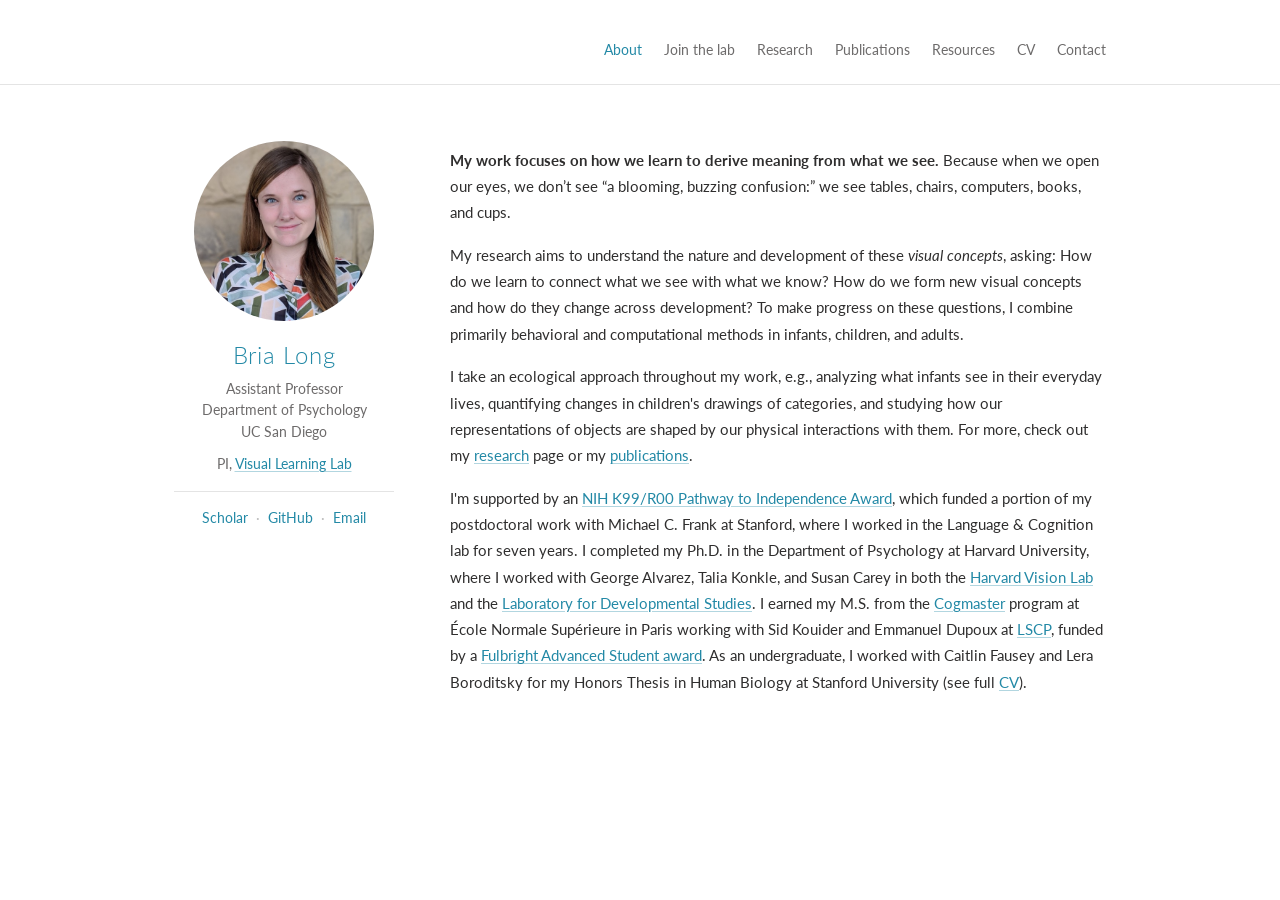
==== commit c4afb924: "About page: drop CV/Publications links, center profile, split bio into paragraphs; no underline on n" ====
--- a/index.html
+++ b/index.html
@@ -35,16 +35,12 @@
     <h1 class="profile-name">Bria Long</h1>
     <p class="profile-role">Assistant Professor<br>Department of Psychology<br>UC San Diego</p>
     <p class="profile-role">PI, <a href="https://vislearnlab.org" target="_blank" rel="noopener">Visual Learning Lab</a></p>
-    <ul class="profile-links">
-      <li><a href="cv.html">CV</a></li>
-      <li><a href="publications.html">Publications</a></li>
-      <li><a href="https://scholar.google.com/citations?hl=en&amp;user=HXUagwoAAAAJ" target="_blank" rel="noopener">Google Scholar</a></li>
-      <li><a href="https://github.com/brialorelle" target="_blank" rel="noopener">GitHub</a></li>
-      <li><a href="mailto:brlong@ucsd.edu">Email</a></li>
-    </ul>
+    <p class="profile-links"><a href="https://scholar.google.com/citations?hl=en&amp;user=HXUagwoAAAAJ" target="_blank" rel="noopener">Scholar</a><span>·</span><a href="https://github.com/brialorelle" target="_blank" rel="noopener">GitHub</a><span>·</span><a href="mailto:brlong@ucsd.edu">Email</a></p>
   </aside>
   <div class="about-main">
-    <p><b>My work focuses on how we learn to derive meaning from what we see.</b> Because when we open our eyes, we don’t see “a blooming, buzzing confusion:” we see tables, chairs, computers, books, and cups. My research aims to understand the nature and development of these <i>visual concepts</i>, asking: How do we learn to connect what we see with what we know? How do we form new visual concepts and how do they change across development? To make progress on these questions, I combine primarily behavioral and computational methods in infants, children, and adults. I take an ecological approach throughout my work, e.g., analyzing what infants see in their everyday lives, quantifying changes in children's drawings of categories, and studying how our representations of objects are shaped by our physical interactions with them. For more, check out my <a href="research.html">research</a> page or my <a href="publications.html">publications</a>.</p>
+    <p><b>My work focuses on how we learn to derive meaning from what we see.</b> Because when we open our eyes, we don’t see “a blooming, buzzing confusion:” we see tables, chairs, computers, books, and cups.</p>
+    <p>My research aims to understand the nature and development of these <i>visual concepts</i>, asking: How do we learn to connect what we see with what we know? How do we form new visual concepts and how do they change across development? To make progress on these questions, I combine primarily behavioral and computational methods in infants, children, and adults.</p>
+    <p>I take an ecological approach throughout my work, e.g., analyzing what infants see in their everyday lives, quantifying changes in children's drawings of categories, and studying how our representations of objects are shaped by our physical interactions with them. For more, check out my <a href="research.html">research</a> page or my <a href="publications.html">publications</a>.</p>
     <p>I'm supported by an <a href="https://grants.nih.gov/grants/guide/pa-files/PA-20-188.html" target="_blank" rel="noopener">NIH K99/R00 Pathway to Independence Award</a>, which funded a portion of my postdoctoral work with Michael C. Frank at Stanford, where I worked in the Language &amp; Cognition lab for seven years. I completed my Ph.D. in the Department of Psychology at Harvard University, where I worked with George Alvarez, Talia Konkle, and Susan Carey in both the <a href="https://visionlab.harvard.edu/" target="_blank" rel="noopener">Harvard Vision Lab</a> and the <a href="https://www.harvardlds.org/" target="_blank" rel="noopener">Laboratory for Developmental Studies</a>. I earned my M.S. from the <a href="https://cogmaster.ens.psl.eu/en" target="_blank" rel="noopener">Cogmaster</a> program at École Normale Supérieure in Paris working with Sid Kouider and Emmanuel Dupoux at <a href="https://lscp.dec.ens.fr/en" target="_blank" rel="noopener">LSCP</a>, funded by a <a href="https://fulbright-france.org/en" target="_blank" rel="noopener">Fulbright Advanced Student award</a>. As an undergraduate, I worked with Caitlin Fausey and Lera Boroditsky for my Honors Thesis in Human Biology at Stanford University (see full <a href="cv.html">CV</a>).</p>
   </div>
 </div>
--- a/style.css
+++ b/style.css
@@ -51,7 +51,7 @@
 .home .site-name { visibility: hidden; }
 
 .nav { display: flex; flex-wrap: wrap; gap: 2px 22px; margin: 0; padding: 0; list-style: none; }
-.nav a { font-size: 14px; color: var(--muted); }
+.nav a { font-size: 14px; color: var(--muted); text-decoration: none; }
 .nav a:hover { color: var(--ink); text-decoration: none; }
 .nav a[aria-current="page"] { color: var(--teal); }
 
@@ -93,18 +93,17 @@
 .footnote { margin-top: 32px; font-size: 13px; color: var(--muted); }
 
 /* about */
-.about { display: grid; grid-template-columns: 200px minmax(0, 1fr); gap: 48px; align-items: start; }
-.photo { width: 180px; height: 180px; border-radius: 50%; object-fit: cover; object-position: 50% 30%; margin-bottom: 16px; }
-.profile-name { font-size: 22px; font-weight: 400; color: var(--ink); margin-bottom: 6px; }
-.profile-role { margin: 0 0 8px; font-size: 14px; line-height: 1.5; color: var(--muted); }
-.profile-links { list-style: none; margin: 14px 0 0; padding: 0; font-size: 14px; }
-.profile-links li { margin-bottom: 3px; }
-.about-main { max-width: var(--prose); }
-.areas { display: grid; grid-template-columns: repeat(3, 1fr); gap: 16px; align-items: start; }
-.area { color: var(--ink); }
-.area img { width: 100%; height: auto; }
-.area span { display: block; margin-top: 6px; font-size: 13.5px; line-height: 1.4; }
-.area:hover { color: var(--teal); text-decoration: none; }
+.home .content { padding-top: 56px; }
+.about { display: grid; grid-template-columns: 220px minmax(0, 1fr); gap: 56px; align-items: start; }
+.profile { text-align: center; }
+.photo { width: 180px; height: 180px; border-radius: 50%; object-fit: cover; object-position: 50% 30%; margin: 0 auto 18px; }
+.profile-name { font-size: 24px; font-weight: 300; letter-spacing: 0.03em; color: var(--teal); margin-bottom: 8px; }
+.profile-role { margin: 0 0 10px; font-size: 14px; line-height: 1.55; color: var(--muted); }
+.profile-links { margin: 16px 0 0; padding-top: 14px; border-top: 1px solid var(--line); font-size: 14px; }
+.profile-links span { color: #bbb; margin: 0 8px; }
+.profile-links a { text-decoration: none; }
+.about-main { max-width: var(--prose); padding-top: 6px; }
+.about-main p { line-height: 1.75; margin-bottom: 1.1em; }
 
 /* research */
 .row { display: grid; grid-template-columns: 260px minmax(0, 1fr); gap: 40px; align-items: start; }
@@ -135,9 +134,12 @@
   .nav { gap: 2px 16px; }
   .about, .row { grid-template-columns: 1fr; gap: 20px; }
   .photo { width: 140px; height: 140px; }
+  .profile { text-align: left; }
+  .photo { margin-left: 0; }
+  .profile-links { display: inline-block; }
+  .home .content { padding-top: 32px; }
   .figs { flex-direction: row; flex-wrap: wrap; }
   .figs > * { flex: 1 1 200px; max-width: 320px; }
-  .areas { grid-template-columns: 1fr 1fr; }
   .texgrid, .figure5 { grid-template-columns: 1fr; }
   .prose .texgrid, .prose .figure5 { width: auto; }
   .contact { grid-template-columns: 1fr; gap: 2px; }
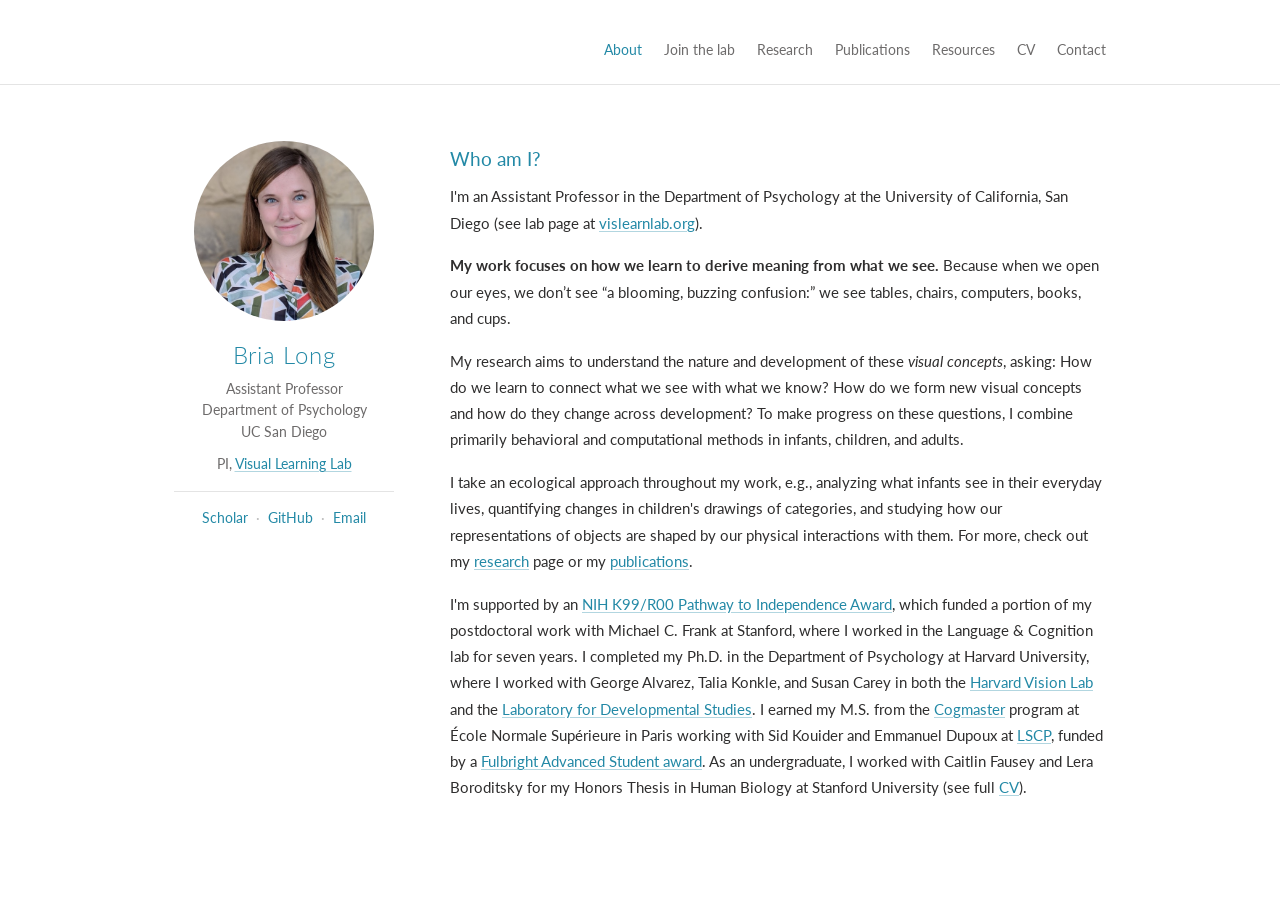
==== commit 7f1d46eb: "About page: add back Who am I? intro" ====
--- a/index.html
+++ b/index.html
@@ -38,6 +38,8 @@
     <p class="profile-links"><a href="https://scholar.google.com/citations?hl=en&amp;user=HXUagwoAAAAJ" target="_blank" rel="noopener">Scholar</a><span>·</span><a href="https://github.com/brialorelle" target="_blank" rel="noopener">GitHub</a><span>·</span><a href="mailto:brlong@ucsd.edu">Email</a></p>
   </aside>
   <div class="about-main">
+    <h2 class="h2">Who am I?</h2>
+    <p>I'm an Assistant Professor in the Department of Psychology at the University of California, San Diego (see lab page at <a href="https://vislearnlab.org" target="_blank" rel="noopener">vislearnlab.org</a>).</p>
     <p><b>My work focuses on how we learn to derive meaning from what we see.</b> Because when we open our eyes, we don’t see “a blooming, buzzing confusion:” we see tables, chairs, computers, books, and cups.</p>
     <p>My research aims to understand the nature and development of these <i>visual concepts</i>, asking: How do we learn to connect what we see with what we know? How do we form new visual concepts and how do they change across development? To make progress on these questions, I combine primarily behavioral and computational methods in infants, children, and adults.</p>
     <p>I take an ecological approach throughout my work, e.g., analyzing what infants see in their everyday lives, quantifying changes in children's drawings of categories, and studying how our representations of objects are shaped by our physical interactions with them. For more, check out my <a href="research.html">research</a> page or my <a href="publications.html">publications</a>.</p>
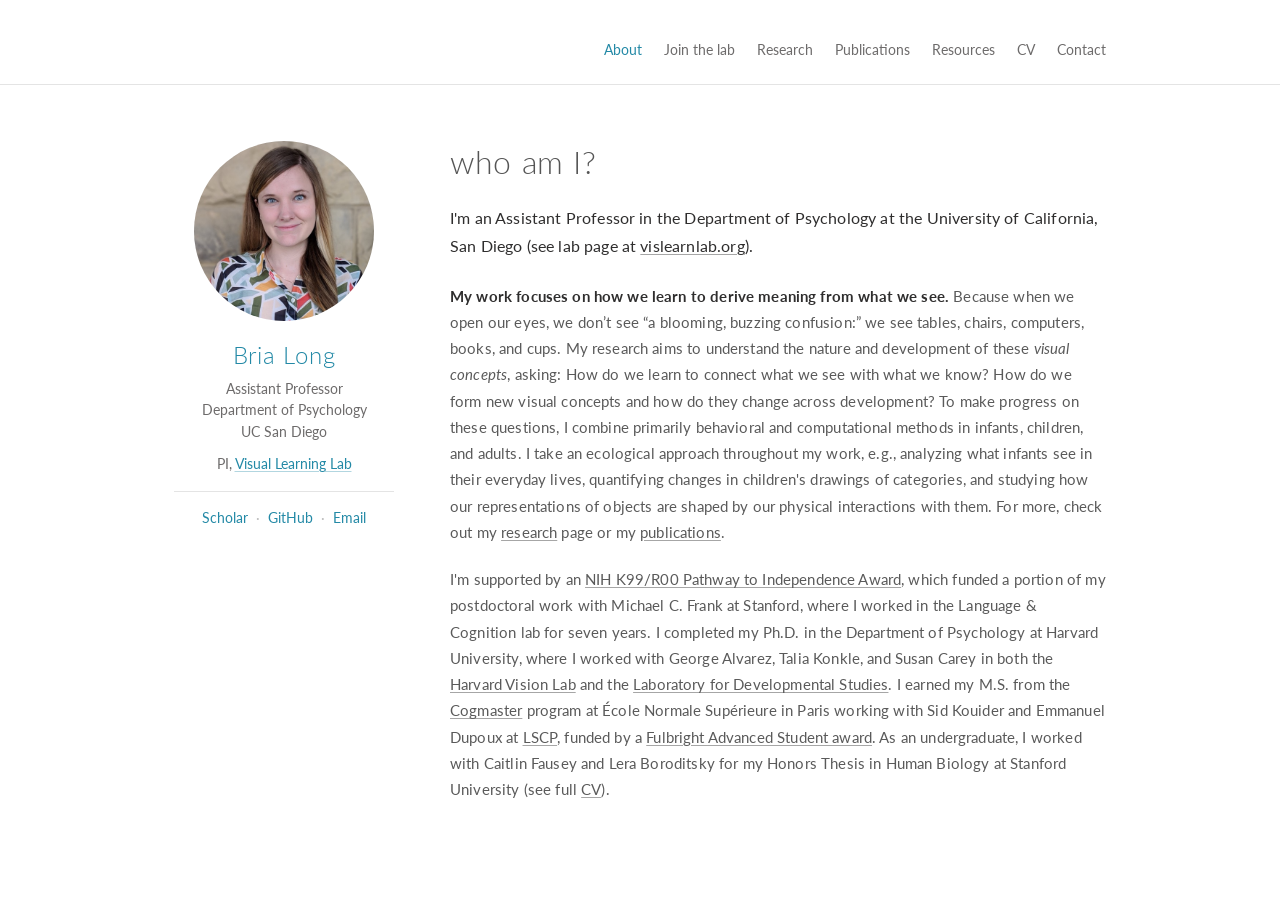
==== commit 4560e4b0: "About page: Wix-style 'who am I?' heading and paragraph layout" ====
--- a/index.html
+++ b/index.html
@@ -38,11 +38,9 @@
     <p class="profile-links"><a href="https://scholar.google.com/citations?hl=en&amp;user=HXUagwoAAAAJ" target="_blank" rel="noopener">Scholar</a><span>·</span><a href="https://github.com/brialorelle" target="_blank" rel="noopener">GitHub</a><span>·</span><a href="mailto:brlong@ucsd.edu">Email</a></p>
   </aside>
   <div class="about-main">
-    <h2 class="h2">Who am I?</h2>
-    <p>I'm an Assistant Professor in the Department of Psychology at the University of California, San Diego (see lab page at <a href="https://vislearnlab.org" target="_blank" rel="noopener">vislearnlab.org</a>).</p>
-    <p><b>My work focuses on how we learn to derive meaning from what we see.</b> Because when we open our eyes, we don’t see “a blooming, buzzing confusion:” we see tables, chairs, computers, books, and cups.</p>
-    <p>My research aims to understand the nature and development of these <i>visual concepts</i>, asking: How do we learn to connect what we see with what we know? How do we form new visual concepts and how do they change across development? To make progress on these questions, I combine primarily behavioral and computational methods in infants, children, and adults.</p>
-    <p>I take an ecological approach throughout my work, e.g., analyzing what infants see in their everyday lives, quantifying changes in children's drawings of categories, and studying how our representations of objects are shaped by our physical interactions with them. For more, check out my <a href="research.html">research</a> page or my <a href="publications.html">publications</a>.</p>
+    <h2 class="about-title">who am I?</h2>
+    <p class="intro">I'm an Assistant Professor in the Department of Psychology at the University of California, San Diego (see lab page at <a href="https://vislearnlab.org" target="_blank" rel="noopener">vislearnlab.org</a>).</p>
+    <p><b>My work focuses on how we learn to derive meaning from what we see.</b> Because when we open our eyes, we don’t see “a blooming, buzzing confusion:” we see tables, chairs, computers, books, and cups. My research aims to understand the nature and development of these <i>visual concepts</i>, asking: How do we learn to connect what we see with what we know? How do we form new visual concepts and how do they change across development? To make progress on these questions, I combine primarily behavioral and computational methods in infants, children, and adults. I take an ecological approach throughout my work, e.g., analyzing what infants see in their everyday lives, quantifying changes in children's drawings of categories, and studying how our representations of objects are shaped by our physical interactions with them. For more, check out my <a href="research.html">research</a> page or my <a href="publications.html">publications</a>.</p>
     <p>I'm supported by an <a href="https://grants.nih.gov/grants/guide/pa-files/PA-20-188.html" target="_blank" rel="noopener">NIH K99/R00 Pathway to Independence Award</a>, which funded a portion of my postdoctoral work with Michael C. Frank at Stanford, where I worked in the Language &amp; Cognition lab for seven years. I completed my Ph.D. in the Department of Psychology at Harvard University, where I worked with George Alvarez, Talia Konkle, and Susan Carey in both the <a href="https://visionlab.harvard.edu/" target="_blank" rel="noopener">Harvard Vision Lab</a> and the <a href="https://www.harvardlds.org/" target="_blank" rel="noopener">Laboratory for Developmental Studies</a>. I earned my M.S. from the <a href="https://cogmaster.ens.psl.eu/en" target="_blank" rel="noopener">Cogmaster</a> program at École Normale Supérieure in Paris working with Sid Kouider and Emmanuel Dupoux at <a href="https://lscp.dec.ens.fr/en" target="_blank" rel="noopener">LSCP</a>, funded by a <a href="https://fulbright-france.org/en" target="_blank" rel="noopener">Fulbright Advanced Student award</a>. As an undergraduate, I worked with Caitlin Fausey and Lera Boroditsky for my Honors Thesis in Human Biology at Stanford University (see full <a href="cv.html">CV</a>).</p>
   </div>
 </div>
--- a/style.css
+++ b/style.css
@@ -103,7 +103,10 @@
 .profile-links span { color: #bbb; margin: 0 8px; }
 .profile-links a { text-decoration: none; }
 .about-main { max-width: var(--prose); padding-top: 6px; }
-.about-main p { line-height: 1.75; margin-bottom: 1.1em; }
+.about-title { margin: -6px 0 22px; font-size: 32px; font-weight: 300; letter-spacing: 0.02em; color: #555; }
+.about-main p { line-height: 1.75; margin-bottom: 1.4em; color: #5a5a5a; letter-spacing: 0.01em; }
+.about-main p.intro { color: var(--ink); font-size: 16px; }
+.about-main p b { color: var(--ink); }
 
 /* research */
 .row { display: grid; grid-template-columns: 260px minmax(0, 1fr); gap: 40px; align-items: start; }
@@ -146,3 +149,5 @@
   .contact dd { margin-bottom: 12px; }
   .cv-frame { height: 75vh; }
 }
+.about-main p a { color: inherit; text-decoration-color: rgba(0, 0, 0, .35); }
+.about-main p a:hover { color: var(--teal); }
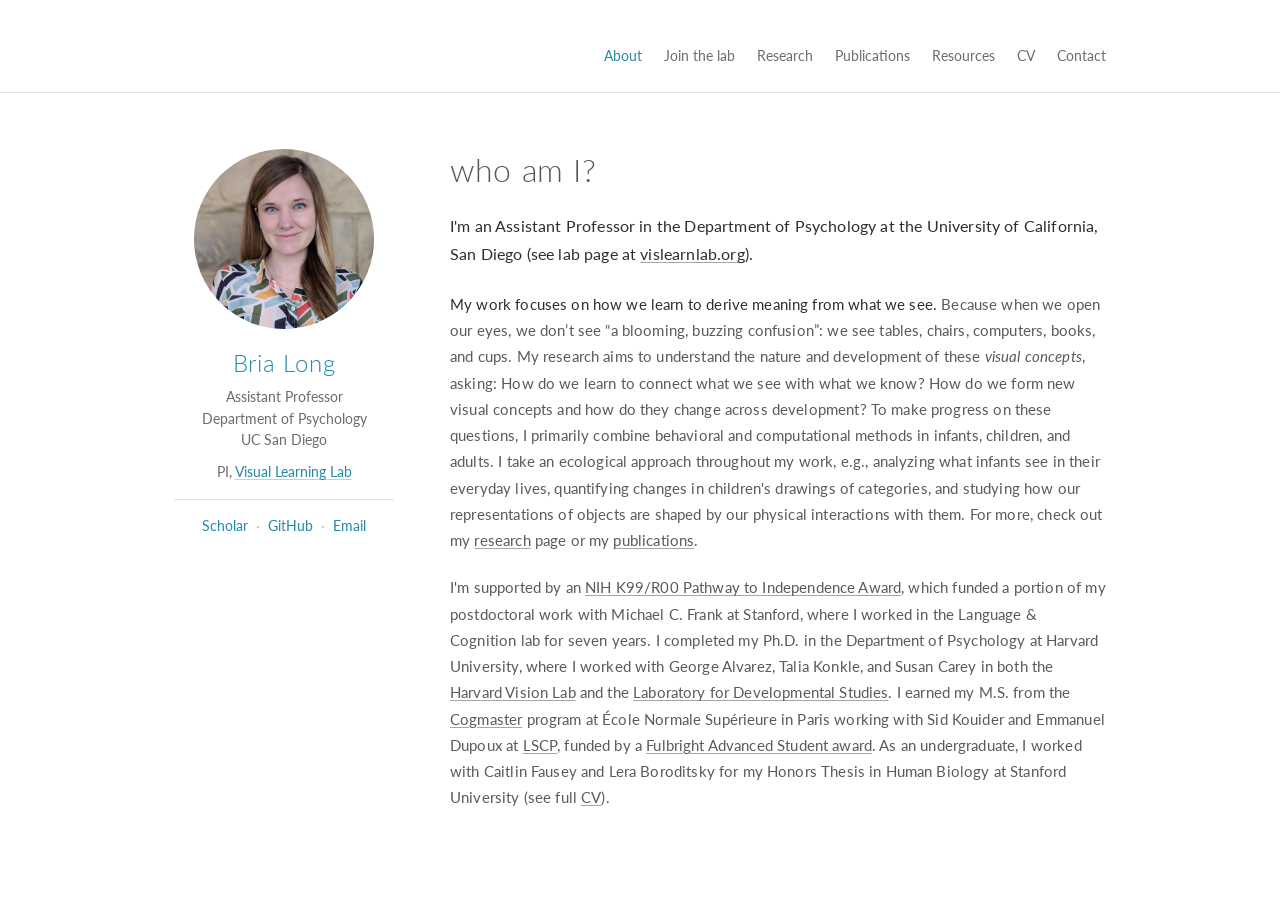
==== commit 8a961149: "Fix broken/outdated links and typos; add lab logo and images to Join the lab" ====
--- a/index.html
+++ b/index.html
@@ -40,8 +40,8 @@
   <div class="about-main">
     <h2 class="about-title">who am I?</h2>
     <p class="intro">I'm an Assistant Professor in the Department of Psychology at the University of California, San Diego (see lab page at <a href="https://vislearnlab.org" target="_blank" rel="noopener">vislearnlab.org</a>).</p>
-    <p><b>My work focuses on how we learn to derive meaning from what we see.</b> Because when we open our eyes, we don’t see “a blooming, buzzing confusion:” we see tables, chairs, computers, books, and cups. My research aims to understand the nature and development of these <i>visual concepts</i>, asking: How do we learn to connect what we see with what we know? How do we form new visual concepts and how do they change across development? To make progress on these questions, I combine primarily behavioral and computational methods in infants, children, and adults. I take an ecological approach throughout my work, e.g., analyzing what infants see in their everyday lives, quantifying changes in children's drawings of categories, and studying how our representations of objects are shaped by our physical interactions with them. For more, check out my <a href="research.html">research</a> page or my <a href="publications.html">publications</a>.</p>
-    <p>I'm supported by an <a href="https://grants.nih.gov/grants/guide/pa-files/PA-20-188.html" target="_blank" rel="noopener">NIH K99/R00 Pathway to Independence Award</a>, which funded a portion of my postdoctoral work with Michael C. Frank at Stanford, where I worked in the Language &amp; Cognition lab for seven years. I completed my Ph.D. in the Department of Psychology at Harvard University, where I worked with George Alvarez, Talia Konkle, and Susan Carey in both the <a href="https://visionlab.harvard.edu/" target="_blank" rel="noopener">Harvard Vision Lab</a> and the <a href="https://www.harvardlds.org/" target="_blank" rel="noopener">Laboratory for Developmental Studies</a>. I earned my M.S. from the <a href="https://cogmaster.ens.psl.eu/en" target="_blank" rel="noopener">Cogmaster</a> program at École Normale Supérieure in Paris working with Sid Kouider and Emmanuel Dupoux at <a href="https://lscp.dec.ens.fr/en" target="_blank" rel="noopener">LSCP</a>, funded by a <a href="https://fulbright-france.org/en" target="_blank" rel="noopener">Fulbright Advanced Student award</a>. As an undergraduate, I worked with Caitlin Fausey and Lera Boroditsky for my Honors Thesis in Human Biology at Stanford University (see full <a href="cv.html">CV</a>).</p>
+    <p><b>My work focuses on how we learn to derive meaning from what we see.</b> Because when we open our eyes, we don’t see “a blooming, buzzing confusion”: we see tables, chairs, computers, books, and cups. My research aims to understand the nature and development of these <i>visual concepts</i>, asking: How do we learn to connect what we see with what we know? How do we form new visual concepts and how do they change across development? To make progress on these questions, I primarily combine behavioral and computational methods in infants, children, and adults. I take an ecological approach throughout my work, e.g., analyzing what infants see in their everyday lives, quantifying changes in children's drawings of categories, and studying how our representations of objects are shaped by our physical interactions with them. For more, check out my <a href="research.html">research</a> page or my <a href="publications.html">publications</a>.</p>
+    <p>I'm supported by an <a href="https://grants.nih.gov/grants/guide/pa-files/PA-20-188.html" target="_blank" rel="noopener">NIH K99/R00 Pathway to Independence Award</a>, which funded a portion of my postdoctoral work with Michael C. Frank at Stanford, where I worked in the Language &amp; Cognition lab for seven years. I completed my Ph.D. in the Department of Psychology at Harvard University, where I worked with George Alvarez, Talia Konkle, and Susan Carey in both the <a href="https://visionlab.harvard.edu/" target="_blank" rel="noopener">Harvard Vision Lab</a> and the <a href="https://www.harvardlds.org/" target="_blank" rel="noopener">Laboratory for Developmental Studies</a>. I earned my M.S. from the <a href="https://www.psl.eu/en/education/cognitive-science-cogmaster" target="_blank" rel="noopener">Cogmaster</a> program at École Normale Supérieure in Paris working with Sid Kouider and Emmanuel Dupoux at <a href="https://lscp.dec.ens.fr/en" target="_blank" rel="noopener">LSCP</a>, funded by a <a href="https://fulbright-france.org/en" target="_blank" rel="noopener">Fulbright Advanced Student award</a>. As an undergraduate, I worked with Caitlin Fausey and Lera Boroditsky for my Honors Thesis in Human Biology at Stanford University (see full <a href="cv.html">CV</a>).</p>
   </div>
 </div>
   </div>
--- a/style.css
+++ b/style.css
@@ -46,7 +46,7 @@
   padding-top: 26px;
   padding-bottom: 18px;
 }
-.site-name { font-size: 24px; font-weight: 300; letter-spacing: 0.04em; color: var(--ink); white-space: nowrap; }
+.site-name { font-size: 29px; font-weight: 300; letter-spacing: 0.04em; color: var(--ink); white-space: nowrap; }
 .site-name:hover { color: var(--ink); text-decoration: none; }
 .home .site-name { visibility: hidden; }
 
@@ -65,13 +65,9 @@
 .h2 { font-size: 19px; font-weight: 400; color: var(--teal); margin: 0 0 12px; }
 .prose > .h2:not(:first-child), .pubs .h2:not(:first-child) { margin-top: 40px; }
 .h3 { font-size: 15.5px; font-weight: 700; margin: 26px 0 8px; }
-.toc { margin: 0 0 36px; padding: 0 0 20px; border-bottom: 1px solid var(--line); }
-.toc .label { margin-top: 0; }
-.toc ol { margin: 0; padding-left: 1.2em; }
-.toc ol ol { margin: 2px 0 6px; list-style: lower-alpha; }
-.toc li { margin-bottom: 2px; }
-.toc a { text-decoration: none; }
-.toc a:hover { text-decoration: underline; }
+.jump { margin: 0 0 36px; padding-bottom: 18px; border-bottom: 1px solid var(--line); }
+.jump span { color: #bbb; margin: 0 10px; }
+.jump a { white-space: nowrap; }
 [id] { scroll-margin-top: 16px; }
 .q { font-size: 15px; font-weight: 700; margin: 22px 0 6px; }
 
@@ -106,7 +102,7 @@
 .about-title { margin: -6px 0 22px; font-size: 32px; font-weight: 300; letter-spacing: 0.02em; color: #555; }
 .about-main p { line-height: 1.75; margin-bottom: 1.4em; color: #5a5a5a; letter-spacing: 0.01em; }
 .about-main p.intro { color: var(--ink); font-size: 16px; }
-.about-main p b { color: var(--ink); }
+.about-main p b { color: var(--ink); font-weight: 400; }
 
 /* research */
 .row { display: grid; grid-template-columns: 260px minmax(0, 1fr); gap: 40px; align-items: start; }
@@ -121,6 +117,16 @@
 .cap { font-size: 13px; color: var(--muted); margin: 0 0 6px; }
 .figure5 { display: grid; grid-template-columns: 1fr 1fr; gap: 24px; align-items: center; margin: 18px 0 32px; }
 .prose .texgrid, .prose .figure5 { width: min(930px, calc(100vw - 48px)); }
+
+/* join the lab */
+.lab-logo { float: right; margin: 0 0 12px 28px; }
+.lab-logo img { width: 130px; height: auto; }
+.lab-links { color: var(--muted); }
+.lab-links span { color: #bbb; margin: 0 8px; }
+.lab-figs { display: flex; gap: 24px; align-items: flex-end; margin-top: 40px; max-width: 800px; }
+.lab-figs figure { margin: 0; flex: 1 1 0; }
+.lab-figs img { width: 100%; height: auto; }
+.lab-figs figcaption { font-size: 13px; color: var(--muted); margin-top: 6px; }
 
 /* cv, contact */
 .cv-actions { margin-bottom: 16px; }
@@ -145,9 +151,19 @@
   .figs > * { flex: 1 1 200px; max-width: 320px; }
   .texgrid, .figure5 { grid-template-columns: 1fr; }
   .prose .texgrid, .prose .figure5 { width: auto; }
+  .lab-logo img { width: 90px; }
+  .lab-figs { flex-direction: column; }
   .contact { grid-template-columns: 1fr; gap: 2px; }
   .contact dd { margin-bottom: 12px; }
   .cv-frame { height: 75vh; }
 }
 .about-main p a { color: inherit; text-decoration-color: rgba(0, 0, 0, .35); }
 .about-main p a:hover { color: var(--teal); }
+
+/* soft cross-fade between pages (browsers without support just switch instantly) */
+@view-transition { navigation: auto; }
+.site-header { view-transition-name: site-header; }
+::view-transition-old(root), ::view-transition-new(root) { animation-duration: .4s; animation-timing-function: ease; }
+@media (prefers-reduced-motion: reduce) {
+  ::view-transition-group(*), ::view-transition-old(*), ::view-transition-new(*) { animation: none !important; }
+}
